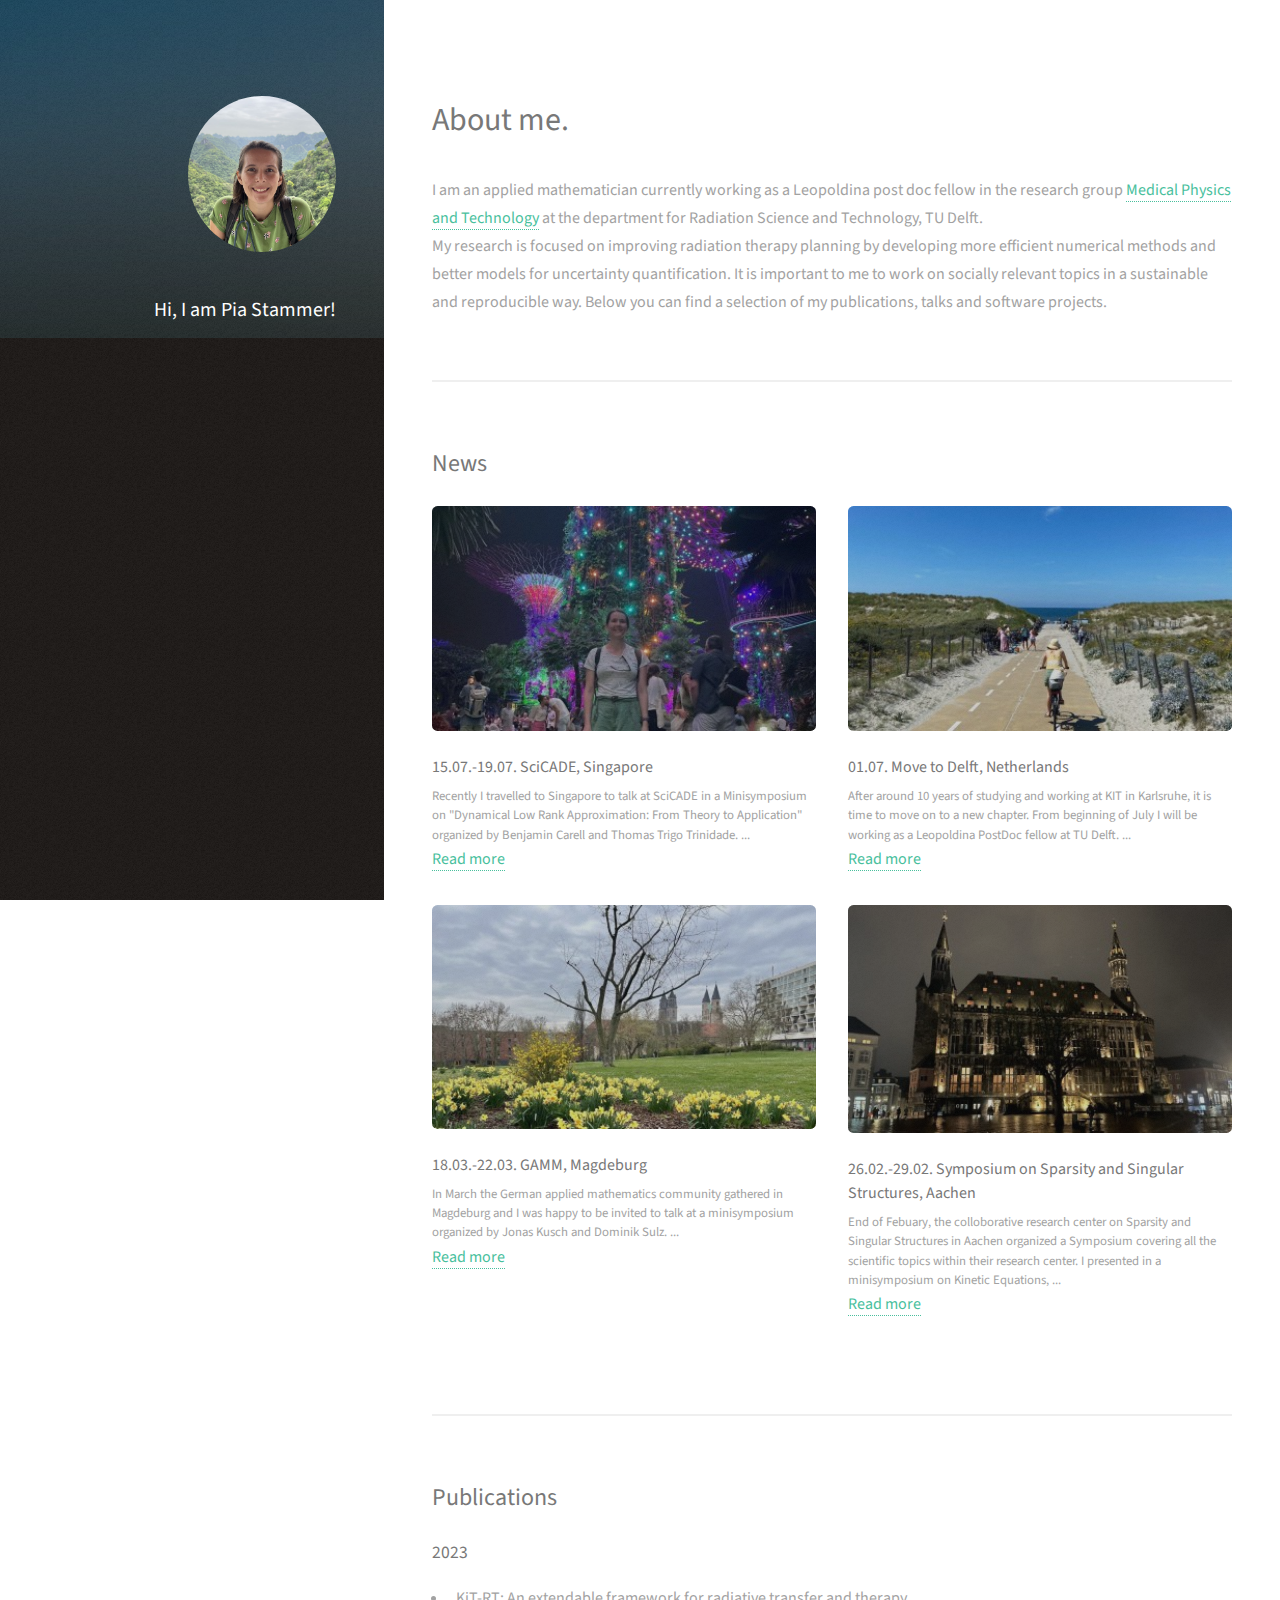
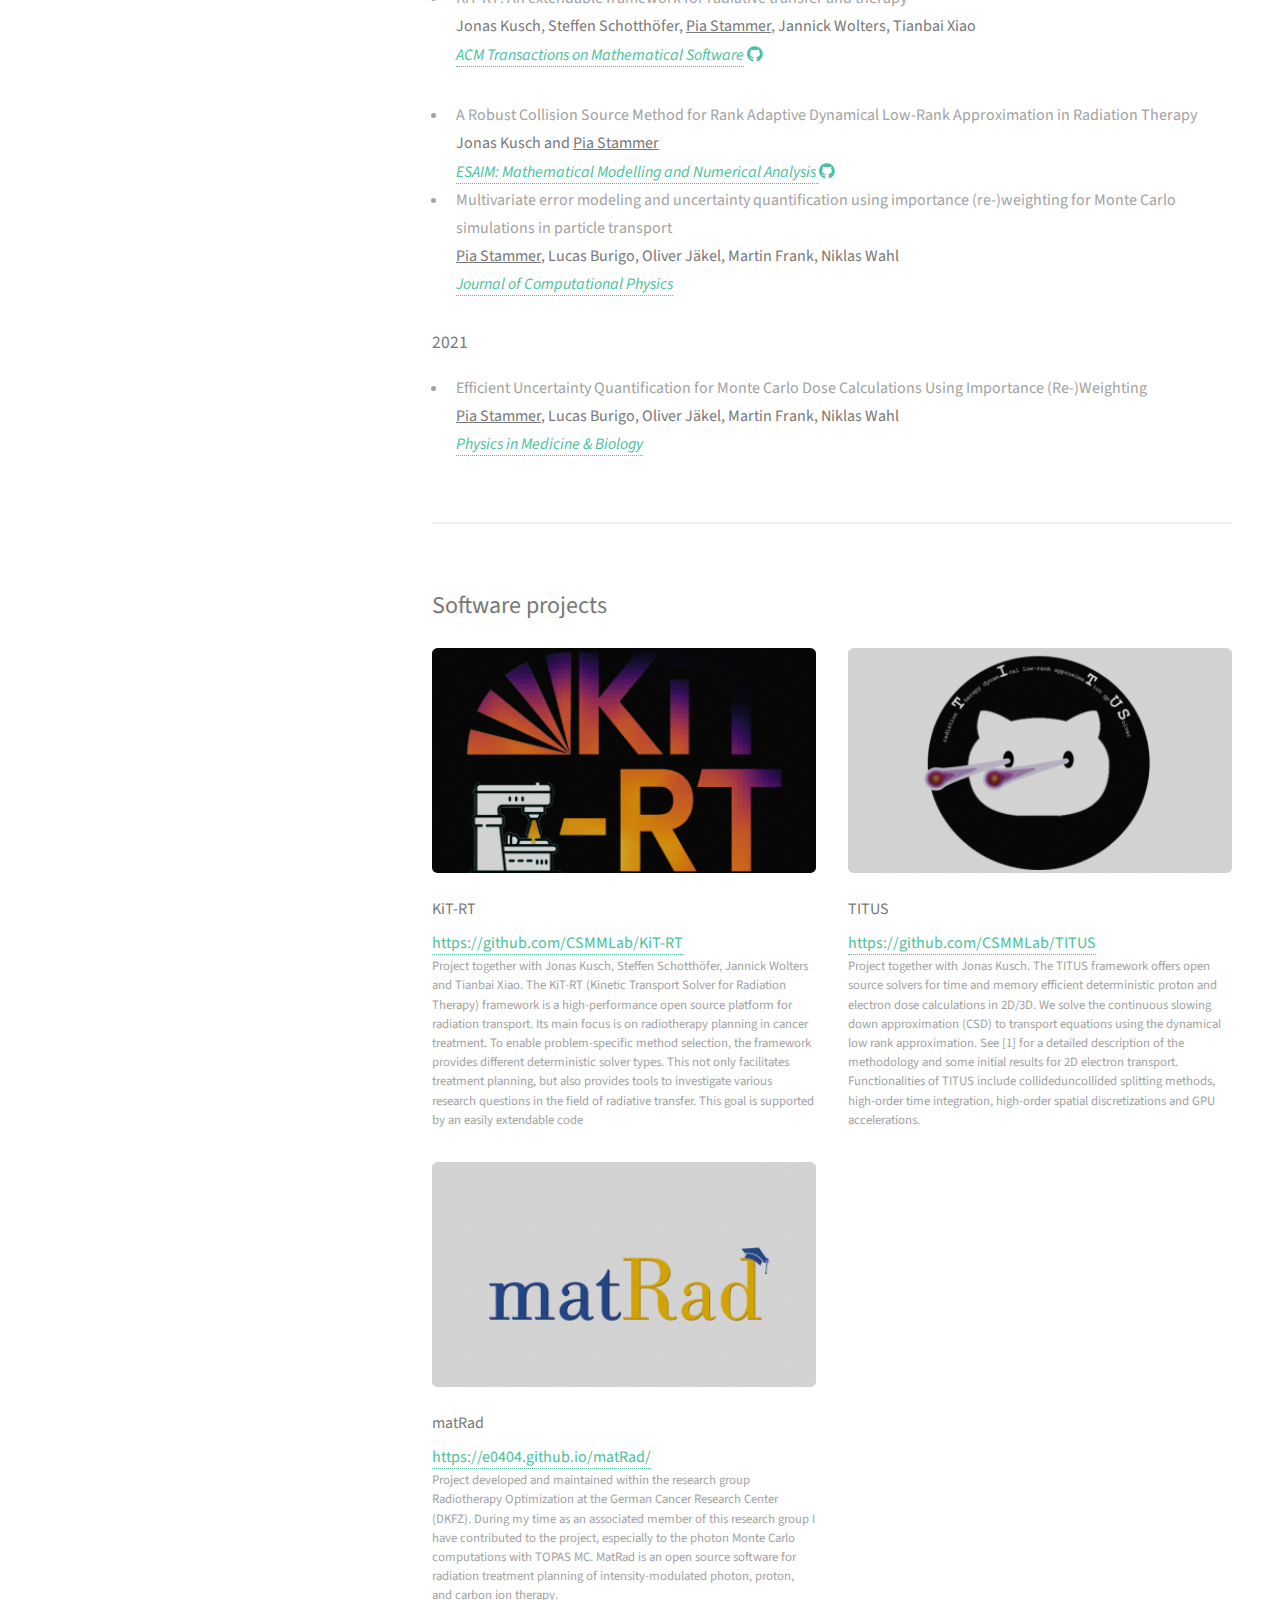
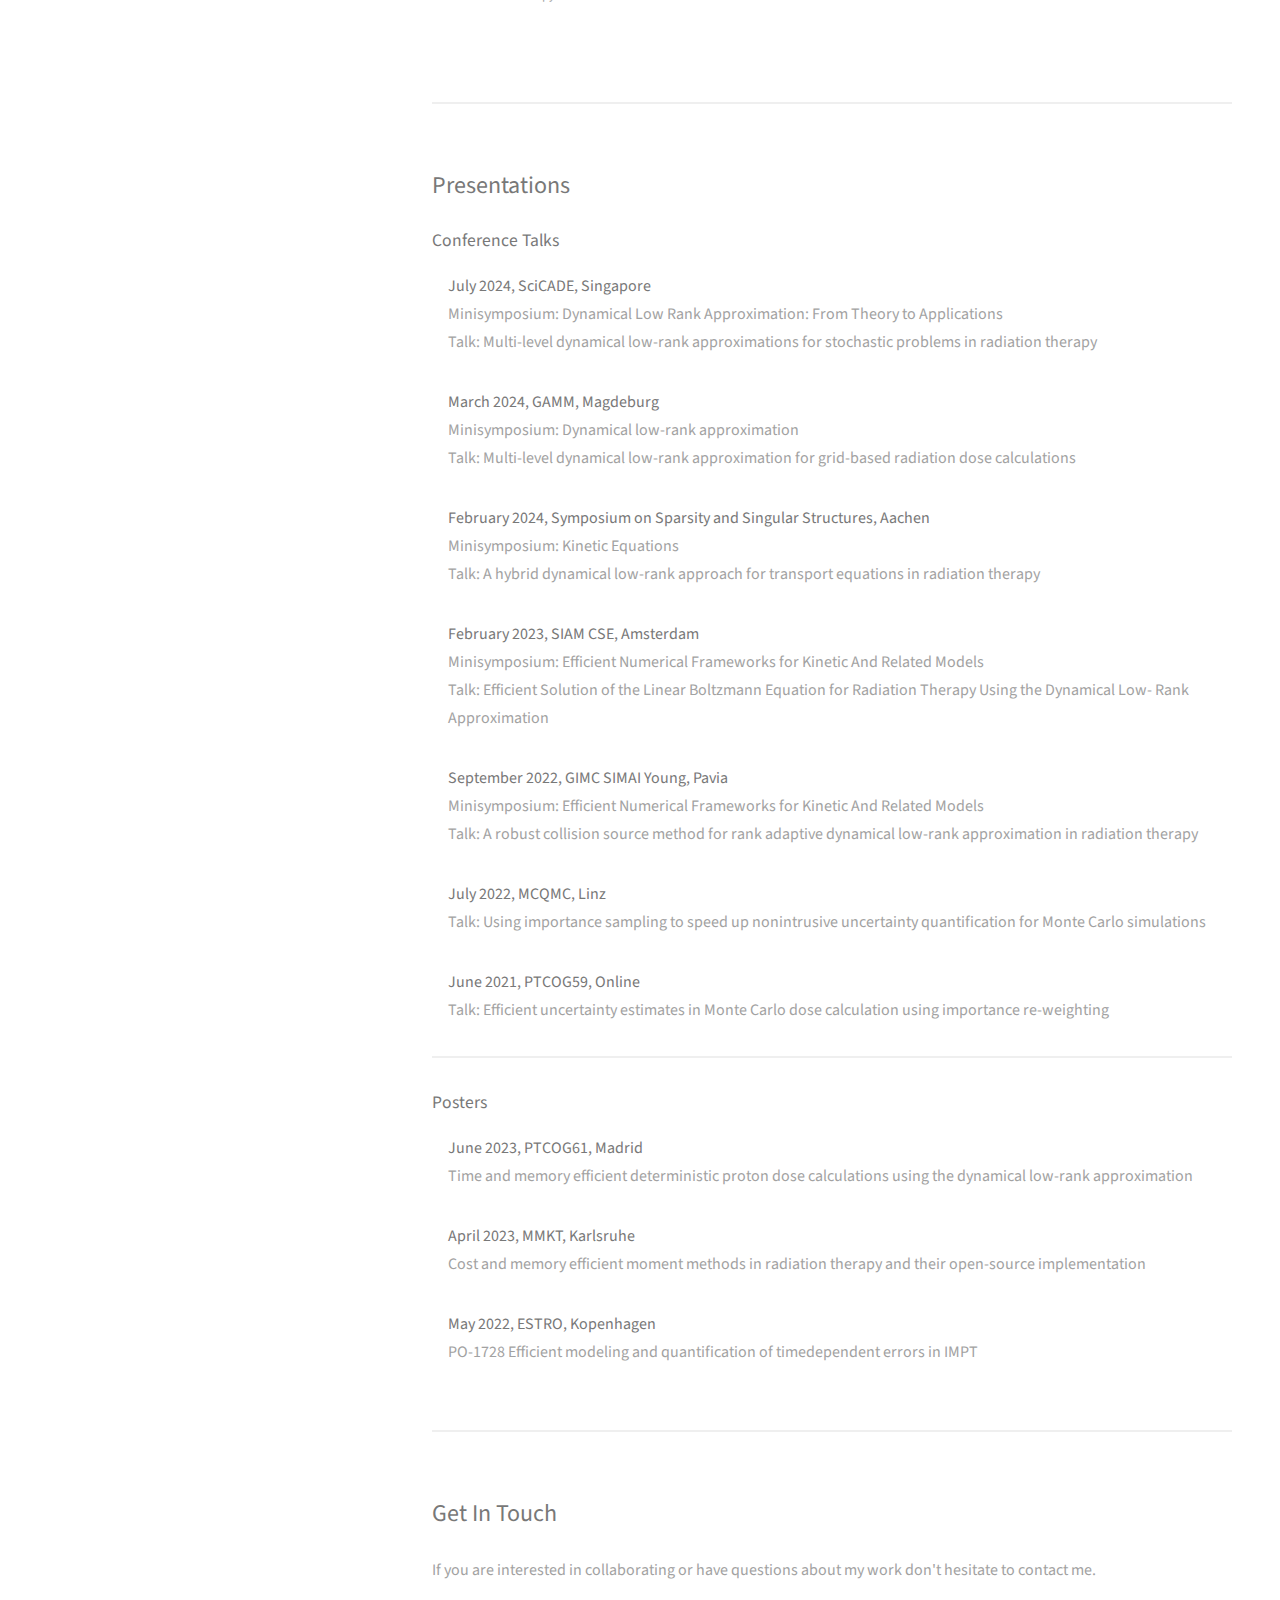
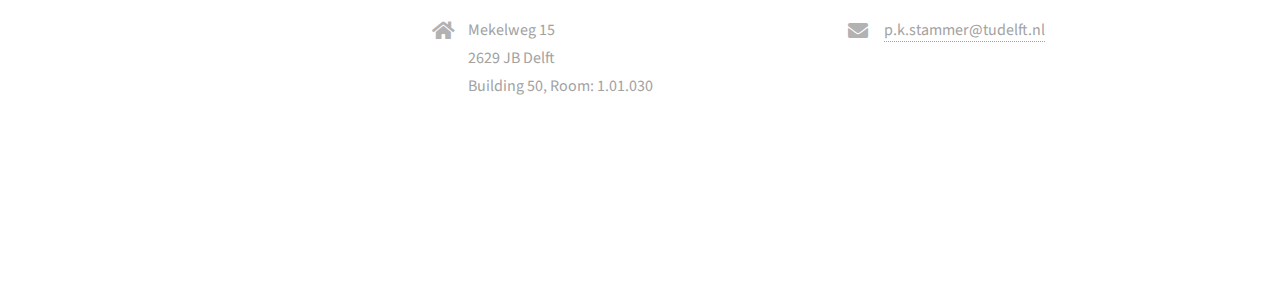
==== index.html @ a82e8e93 "Update: Conferences 2024 and move to delft/updated contact data" ====
<!DOCTYPE HTML>
<!--
	Strata by HTML5 UP
	html5up.net | @ajlkn
	Free for personal and commercial use under the CCA 3.0 license (html5up.net/license)
-->
<html>
	<head>
		<title> Pia Stammer </title>
		<meta charset="utf-8" />
		<meta name="viewport" content="width=device-width, initial-scale=1, user-scalable=no" />
		<link rel="stylesheet" href="assets/css/main.css" />
		<meta name = "description" content = "This is the personal website of Pia Stammer, a researcher at the interface of mathematics and medical physics working as a post doc @KIT. On this page I report about my recent research related activities, publications, talks and software projects." />
		<meta name="google-site-verification" content="ClfRYi2BKR5Z5LroN9xuxvZrhldmzcchKqiRQtU33m4" />
	</head>
	<body class="is-preload">

		<!-- Header -->
			<header id="header">
				<div class="inner">
					<a href="#" class="image avatar"><img src="images/Profile_PiaStammer.jpg" alt="Profile picture of Pia Stammer." /></a>
					<h1><strong>Hi, I am Pia Stammer!</strong></h1> 
					<p> </p>  
				</div>
			</header>

		<!-- Main -->
			<div id="main">

				<!-- One -->
					<section id="one">
						<header class="major">
							<h2>About me.</h2>
						</header>
						<p> I am an applied mathematician currently working as a Leopoldina post doc fellow in the research group <a href="https://www.tudelft.nl/tnw/over-faculteit/afdelingen/radiation-science-technology/research/research-groups/medical-physics-technology">Medical Physics and Technology</a> at the department for Radiation Science and Technology, TU Delft. <br /> My research is focused on improving radiation therapy planning by developing more efficient numerical methods and better models for uncertainty quantification. It is important to me to work on socially relevant topics in a sustainable and reproducible way. Below you can find a selection of my publications, talks and software projects. </p>
						<!-- <ul class="actions">
							<li><a href="CV_PiaStammer.pdf" class="button">CV</a></li>
						</ul>-->
					</section>
					<!-- Two -->
					<section id="two">
						<h2>News</h2>
						<div class="row">
							<article class="col-6 col-12-xsmall work-item">
								<a href="images/fulls/SciCADE.jpg" class="image fit thumb"><img src="images/thumbs/SciCADE.jpg" alt="View from the train and at poster session." /></a>
								<h3> 15.07.-19.07. SciCADE, Singapore </h3>
								<p> Recently I travelled to Singapore to talk at SciCADE in a Minisymposium on "Dynamical Low Rank Approximation: From Theory to Application" organized by Benjamin Carell and Thomas Trigo Trinidade. <span id="dots1">...</span><span id="more1"> Overall a very nice conference with a lot of interesting talks and discussions. I was happy to encounter many familiar faces, meet new people and see the field of DLRA grow further. Discovering the city and surroundings with old and new friends was a added bonus. </span></p>
								<a onclick="myFunction('1')" id="myBtn1">Read more</a>
							</article>
							<article class="col-6 col-12-xsmall work-item">
								<a href="images/fulls/NL1.jpg" class="image fit thumb"><img src="images/thumbs/NL1.jpg" alt="In front of the Rolex building at EPFL." /></a>
								<h3>  01.07. Move to Delft, Netherlands </h3>
								<p>
									After around 10 years of studying and working at KIT in Karlsruhe, it is time to move on to a new chapter. From beginning of July I will be working as a Leopoldina PostDoc fellow at TU Delft. <span id="dots2">...</span><span id="more2"> The project on DLRA for proton therapy planning will be supported by the local host Danny Lathouwers and I am very much looking forward to bringing some mathematical theory into application during my time here. </span>
								</p>
								<a onclick="myFunction('2')" id="myBtn2">Read more</a>
							</article>
						</div>
						<div class="row">
							<article class="col-6 col-12-xsmall work-item">
								<a href="images/fulls/GAMM.jpg" class="image fit thumb"><img src="images/thumbs/GAMM.jpg" alt="View from the train and at poster session." /></a>
								<h3> 18.03.-22.03. GAMM, Magdeburg </h3>
								<p> In March the German applied mathematics community gathered in Magdeburg and I was happy to be invited to talk at a minisymposium organized by Jonas Kusch and Dominik Sulz. <span id="dots1">...</span><span id="more1"> Due to the size of the conference and its broad scope, it was a good opportunity to not only socialise with known colleagues and collaborators but also gain insight into developments in related fields. </span></p>
								<a onclick="myFunction('1')" id="myBtn1">Read more</a>
							</article>
							<article class="col-6 col-12-xsmall work-item">
								<a href="images/fulls/SympAachen.jpg" class="image fit thumb"><img src="images/thumbs/SympAachen.jpg" alt="In front of the Rolex building at EPFL." /></a>
								<h3>  26.02.-29.02. Symposium on Sparsity and Singular Structures, Aachen </h3>
								<p>
									End of Febuary, the colloborative research center on Sparsity and Singular Structures in Aachen organized a Symposium covering all the scientific topics within their research center. I presented in a minisymposium on Kinetic Equations,  <span id="dots2">...</span><span id="more2">listened to many interesting talks and met a lot of new people. Thanks to Manuel Torrilhon for inviting me, it's always nice to visit Aachen! </span>
								</p>
								<a onclick="myFunction('2')" id="myBtn2">Read more</a>
							</article>
						</div>
					</section>

					<!-- THREE-->
					<section id="three">
					<h2>Publications</h2>
					<h4>2023</h4>
					<ul>
                        <li>KiT-RT: An extendable framework for radiative transfer and therapy<br/>
                            <b>Jonas Kusch, Steffen Schotthöfer, <u>Pia Stammer</u>, Jannick Wolters, Tianbai Xiao
                            </b><br/>
                            <i><a href="https://doi.org/10.1145/3630001">ACM Transactions on Mathematical Software</a> </i>
                            <a href="https://github.com/CSMMLab/KiT-RT"
                               class="icon brands fa-github"><span
                                    class="label">Github</span></a>
                        </li>
                    </ul>
					<ul>
						<li>A Robust Collision Source Method for Rank Adaptive Dynamical Low-Rank Approximation in Radiation Therapy<br/>
                            <b>Jonas Kusch and <u>Pia Stammer</u>
                            </b><br/>
                            <i><a href="https://doi.org/10.1051/m2an/2022090">ESAIM: Mathematical Modelling and Numerical Analysis  </a> </i>
                            <a href="https://github.com/CSMMLab/TITUS"
                               class="icon brands fa-github"><span
                                    class="label">Github</span></a>
                        </li>
						<li>Multivariate error modeling and uncertainty quantification using importance (re-)weighting for Monte Carlo simulations in particle transport<br/>
                            <b><u>Pia Stammer</u>, Lucas Burigo, Oliver Jäkel, Martin Frank, Niklas Wahl
                            </b><br/>
                            <i><a href="https://doi.org/https://doi.org/10.1016/j.jcp.2022.111725">Journal of Computational Physics</a> </i>
                        </li>
					</ul>
					</ul>
                    <h4>2021</h4>
                    <ul>
                        <li>Efficient Uncertainty Quantification for Monte Carlo Dose Calculations Using Importance (Re-)Weighting <br/>
                            <b><u>Pia Stammer</u>, Lucas Burigo, Oliver Jäkel, Martin Frank, Niklas Wahl
                            </b><br/>
                            <i><a href="https://doi.org/10.1088/1361-6560/ac287f">Physics in Medicine & Biology   </a> </i>
                        </li>

                    </ul>
					</section>
					<!-- Four -->
					<section id="four">
						<h2>Software projects</h2>
						<div class="row">
							<article class="col-6 col-12-xsmall work-item">
								<a href="images/fulls/KiT-RT_logo_small.png" class="image fit thumb"><img src="images/thumbs/KiT-RT_logo_small.png" alt="" /></a>
								<h3>KiT-RT</h3>
								<a href = "https://github.com/CSMMLab/KiT-RT"> https://github.com/CSMMLab/KiT-RT </a>
								<p>	Project together with Jonas Kusch, Steffen Schotthöfer, Jannick Wolters and Tianbai Xiao.
									The KiT-RT (Kinetic Transport Solver for Radiation Therapy) framework is a high-performance open source
									platform for radiation transport. Its main focus is on radiotherapy planning in cancer treatment. To enable
									problem-specific method selection, the framework provides different deterministic solver types. This not
									only facilitates treatment planning, but also provides tools to investigate various research questions in the
									field of radiative transfer. This goal is supported by an easily extendable code</p>
							</article>
							<article class="col-6 col-12-xsmall work-item">
								<a href="images/fulls/TITUS.png" class="image fit thumb"><img src="images/thumbs/TITUS.png" alt="" /></a>
								<h3>TITUS</h3>
								<a href = "https://github.com/CSMMLab/TITUS"> https://github.com/CSMMLab/TITUS</a>
								<p>Project together with Jonas Kusch.
									The TITUS framework offers open source solvers for time and memory efficient deterministic proton and
									electron dose calculations in 2D/3D. We solve the continuous slowing down approximation (CSD) to
									transport equations using the dynamical low rank approximation. See [1] for a detailed description of the
									methodology and some initial results for 2D electron transport. Functionalities of TITUS include collideduncollided
									splitting methods, high-order time integration, high-order spatial discretizations and GPU
									accelerations.</p>
							</article>
							<article class="col-6 col-12-xsmall work-item">
								<a href="images/fulls/matRad.png" class="image fit thumb"><img src="images/thumbs/matRad.png" alt="" /></a>
								<h3>matRad</h3>
								<a href = "https://e0404.github.io/matRad/"> https://e0404.github.io/matRad/</a>
								<p>Project developed and maintained within the research group Radiotherapy Optimization at the German
									Cancer Research Center (DKFZ). During my time as an associated member of this research group I have
									contributed to the project, especially to the photon Monte Carlo computations with TOPAS MC.
									MatRad is an open source software for radiation treatment planning of intensity-modulated photon,
									proton, and carbon ion therapy.</p>
							</article>
					</section>
				<!-- Five -->

				<section id="five">
					<h2>Presentations</h2>
					<h4>Conference Talks</h4>
					<ul>
						<b> July 2024, SciCADE, Singapore </b><br/>
                            Minisymposium: Dynamical Low Rank Approximation: From Theory to Applications <br/> Talk: Multi-level dynamical low-rank approximations for stochastic problems in radiation therapy

                    </ul>
					<ul>
						<b>March 2024, GAMM, Magdeburg </b><br/>
                            Minisymposium: Dynamical low-rank approximation <br/> Talk: Multi-level dynamical low-rank approximation for grid-based radiation dose calculations

                    </ul>
					<ul>
						<b>February 2024, Symposium on Sparsity and Singular Structures, Aachen </b><br/>
                            Minisymposium: Kinetic Equations <br/> Talk: A hybrid dynamical low-rank approach for transport equations in radiation therapy

                    </ul>
                    <ul>
						<b>February 2023, SIAM CSE, Amsterdam </b><br/>
                            Minisymposium: Efficient Numerical Frameworks
							for Kinetic And Related Models<br/> Talk: Efficient Solution of the Linear Boltzmann
							Equation for Radiation Therapy Using the Dynamical Low- Rank Approximation

                    </ul>
					<ul>
						<b>September 2022, GIMC SIMAI Young, Pavia</b><br/>
						Minisymposium: Efficient Numerical Frameworks
						for Kinetic And Related Models<br/> Talk: A robust collision source method for
						rank adaptive dynamical low-rank approximation in radiation therapy
                    </ul>
					<ul>
						<b>July 2022, MCQMC, Linz </b><br/>
						Talk: Using importance sampling to speed up nonintrusive uncertainty quantification for Monte Carlo simulations
                    </ul>
					<ul>
						<b>June 2021, PTCOG59, Online </b><br/>
						Talk: Efficient uncertainty estimates in Monte Carlo dose calculation using importance re-weighting
                    </ul>

                    <hr/>
                    <h4>Posters</h4>
                    <ul>
						<b>June 2023, PTCOG61, Madrid </b><br/>
						Time and memory efficient deterministic proton dose calculations using the dynamical low-rank approximation
                    </ul>
					<ul>
					<b>April 2023, MMKT, Karlsruhe </b><br/>
					Cost and memory efficient moment methods in radiation therapy and their open-source implementation
                    </ul>
					<ul>
					<b>May 2022, ESTRO, Kopenhagen </b><br/>
					PO-1728 Efficient modeling and quantification of timedependent errors in IMPT
                    </ul>
				</section>

				<!-- Six -->
					<section id="six">
						<h2>Get In Touch</h2>
						<p>If you are interested in collaborating or have questions about my work don't hesitate to contact me.</p>
						<div class="row">
							<!-- <div class="col-8 col-12-small">
								<form method="post" action="#">
									<div class="row gtr-uniform gtr-50">
										<div class="col-6 col-12-xsmall"><input type="text" name="name" id="name" placeholder="Name" /></div>
										<div class="col-6 col-12-xsmall"><input type="email" name="email" id="email" placeholder="Email" /></div>
										<div class="col-12"><textarea name="message" id="message" placeholder="Message" rows="4"></textarea></div>
									</div>
								</form>
								<ul class="actions">
									<li><input type="submit" value="Send Message" /></li>
								</ul>
							</div> --> 
							<div class="col-6 col-12-small">
								<ul class="labeled-icons">
									<li>
										<h3 class="icon solid fa-home"><span class="label">Address</span></h3>
										Mekelweg 15<br />
										2629 JB Delft<br />
										Building 50, Room: 1.01.030
									</li>
								</ul>
							</div>
							<div class="col-4 col-12-small">
								<ul class="labeled-icons">
									<li>
										<h3 class="icon solid fa-envelope"><span class="label">Email</span></h3>
										<a href="mailto:pia.stammer@kit.edu">p.k.stammer@tudelft.nl</a>
									</li>
								</ul>
							</div>
						</div>
					</section>

				<!-- Four -->
				<!--
					<section id="four">
						<h2>Elements</h2>

						<section>
							<h4>Text</h4>
							<p>This is <b>bold</b> and this is <strong>strong</strong>. This is <i>italic</i> and this is <em>emphasized</em>.
							This is <sup>superscript</sup> text and this is <sub>subscript</sub> text.
							This is <u>underlined</u> and this is code: <code>for (;;) { ... }</code>. Finally, <a href="#">this is a link</a>.</p>
							<hr />
							<header>
								<h4>Heading with a Subtitle</h4>
								<p>Lorem ipsum dolor sit amet nullam id egestas urna aliquam</p>
							</header>
							<p>Nunc lacinia ante nunc ac lobortis. Interdum adipiscing gravida odio porttitor sem non mi integer non faucibus ornare mi ut ante amet placerat aliquet. Volutpat eu sed ante lacinia sapien lorem accumsan varius montes viverra nibh in adipiscing blandit tempus accumsan.</p>
							<header>
								<h5>Heading with a Subtitle</h5>
								<p>Lorem ipsum dolor sit amet nullam id egestas urna aliquam</p>
							</header>
							<p>Nunc lacinia ante nunc ac lobortis. Interdum adipiscing gravida odio porttitor sem non mi integer non faucibus ornare mi ut ante amet placerat aliquet. Volutpat eu sed ante lacinia sapien lorem accumsan varius montes viverra nibh in adipiscing blandit tempus accumsan.</p>
							<hr />
							<h2>Heading Level 2</h2>
							<h3>Heading Level 3</h3>
							<h4>Heading Level 4</h4>
							<h5>Heading Level 5</h5>
							<h6>Heading Level 6</h6>
							<hr />
							<h5>Blockquote</h5>
							<blockquote>Fringilla nisl. Donec accumsan interdum nisi, quis tincidunt felis sagittis eget tempus euismod. Vestibulum ante ipsum primis in faucibus vestibulum. Blandit adipiscing eu felis iaculis volutpat ac adipiscing accumsan faucibus. Vestibulum ante ipsum primis in faucibus lorem ipsum dolor sit amet nullam adipiscing eu felis.</blockquote>
							<h5>Preformatted</h5>
							<pre><code>i = 0;

while (!deck.isInOrder()) {
print 'Iteration ' + i;
deck.shuffle();
i++;
}

print 'It took ' + i + ' iterations to sort the deck.';</code></pre>
						</section>

						<section>
							<h4>Lists</h4>
							<div class="row">
								<div class="col-6 col-12-xsmall">
									<h5>Unordered</h5>
									<ul>
										<li>Dolor pulvinar etiam magna etiam.</li>
										<li>Sagittis adipiscing lorem eleifend.</li>
										<li>Felis enim feugiat dolore viverra.</li>
									</ul>
									<h5>Alternate</h5>
									<ul class="alt">
										<li>Dolor pulvinar etiam magna etiam.</li>
										<li>Sagittis adipiscing lorem eleifend.</li>
										<li>Felis enim feugiat dolore viverra.</li>
									</ul>
								</div>
								<div class="col-6 col-12-xsmall">
									<h5>Ordered</h5>
									<ol>
										<li>Dolor pulvinar etiam magna etiam.</li>
										<li>Etiam vel felis at lorem sed viverra.</li>
										<li>Felis enim feugiat dolore viverra.</li>
										<li>Dolor pulvinar etiam magna etiam.</li>
										<li>Etiam vel felis at lorem sed viverra.</li>
										<li>Felis enim feugiat dolore viverra.</li>
									</ol>
									<h5>Icons</h5>
									<ul class="icons">
										<li><a href="#" class="icon brands fa-twitter"><span class="label">Twitter</span></a></li>
										<li><a href="#" class="icon brands fa-facebook-f"><span class="label">Facebook</span></a></li>
										<li><a href="#" class="icon brands fa-instagram"><span class="label">Instagram</span></a></li>
										<li><a href="#" class="icon brands fa-github"><span class="label">Github</span></a></li>
										<li><a href="#" class="icon brands fa-dribbble"><span class="label">Dribbble</span></a></li>
										<li><a href="#" class="icon brands fa-tumblr"><span class="label">Tumblr</span></a></li>
									</ul>
								</div>
							</div>
							<h5>Actions</h5>
							<ul class="actions">
								<li><a href="#" class="button primary">Default</a></li>
								<li><a href="#" class="button">Default</a></li>
							</ul>
							<ul class="actions small">
								<li><a href="#" class="button primary small">Small</a></li>
								<li><a href="#" class="button small">Small</a></li>
							</ul>
							<div class="row">
								<div class="col-6 col-12-small">
									<ul class="actions stacked">
										<li><a href="#" class="button primary">Default</a></li>
										<li><a href="#" class="button">Default</a></li>
									</ul>
								</div>
								<div class="col-6 col-12-small">
									<ul class="actions stacked">
										<li><a href="#" class="button primary small">Small</a></li>
										<li><a href="#" class="button small">Small</a></li>
									</ul>
								</div>
								<div class="col-6 col-12-small">
									<ul class="actions stacked">
										<li><a href="#" class="button primary fit">Default</a></li>
										<li><a href="#" class="button fit">Default</a></li>
									</ul>
								</div>
								<div class="col-6 col-12-small">
									<ul class="actions stacked">
										<li><a href="#" class="button primary small fit">Small</a></li>
										<li><a href="#" class="button small fit">Small</a></li>
									</ul>
								</div>
							</div>
						</section>

						<section>
							<h4>Table</h4>
							<h5>Default</h5>
							<div class="table-wrapper">
								<table>
									<thead>
										<tr>
											<th>Name</th>
											<th>Description</th>
											<th>Price</th>
										</tr>
									</thead>
									<tbody>
										<tr>
											<td>Item One</td>
											<td>Ante turpis integer aliquet porttitor.</td>
											<td>29.99</td>
										</tr>
										<tr>
											<td>Item Two</td>
											<td>Vis ac commodo adipiscing arcu aliquet.</td>
											<td>19.99</td>
										</tr>
										<tr>
											<td>Item Three</td>
											<td> Morbi faucibus arcu accumsan lorem.</td>
											<td>29.99</td>
										</tr>
										<tr>
											<td>Item Four</td>
											<td>Vitae integer tempus condimentum.</td>
											<td>19.99</td>
										</tr>
										<tr>
											<td>Item Five</td>
											<td>Ante turpis integer aliquet porttitor.</td>
											<td>29.99</td>
										</tr>
									</tbody>
									<tfoot>
										<tr>
											<td colspan="2"></td>
											<td>100.00</td>
										</tr>
									</tfoot>
								</table>
							</div>

							<h5>Alternate</h5>
							<div class="table-wrapper">
								<table class="alt">
									<thead>
										<tr>
											<th>Name</th>
											<th>Description</th>
											<th>Price</th>
										</tr>
									</thead>
									<tbody>
										<tr>
											<td>Item One</td>
											<td>Ante turpis integer aliquet porttitor.</td>
											<td>29.99</td>
										</tr>
										<tr>
											<td>Item Two</td>
											<td>Vis ac commodo adipiscing arcu aliquet.</td>
											<td>19.99</td>
										</tr>
										<tr>
											<td>Item Three</td>
											<td> Morbi faucibus arcu accumsan lorem.</td>
											<td>29.99</td>
										</tr>
										<tr>
											<td>Item Four</td>
											<td>Vitae integer tempus condimentum.</td>
											<td>19.99</td>
										</tr>
										<tr>
											<td>Item Five</td>
											<td>Ante turpis integer aliquet porttitor.</td>
											<td>29.99</td>
										</tr>
									</tbody>
									<tfoot>
										<tr>
											<td colspan="2"></td>
											<td>100.00</td>
										</tr>
									</tfoot>
								</table>
							</div>
						</section>

						<section>
							<h4>Buttons</h4>
							<ul class="actions">
								<li><a href="#" class="button primary">Primary</a></li>
								<li><a href="#" class="button">Default</a></li>
							</ul>
							<ul class="actions">
								<li><a href="#" class="button large">Large</a></li>
								<li><a href="#" class="button">Default</a></li>
								<li><a href="#" class="button small">Small</a></li>
							</ul>
							<ul class="actions fit">
								<li><a href="#" class="button primary fit">Fit</a></li>
								<li><a href="#" class="button fit">Fit</a></li>
							</ul>
							<ul class="actions fit small">
								<li><a href="#" class="button primary fit small">Fit + Small</a></li>
								<li><a href="#" class="button fit small">Fit + Small</a></li>
							</ul>
							<ul class="actions">
								<li><a href="#" class="button primary icon solid fa-download">Icon</a></li>
								<li><a href="#" class="button icon solid fa-download">Icon</a></li>
							</ul>
							<ul class="actions">
								<li><span class="button primary disabled">Primary</span></li>
								<li><span class="button disabled">Default</span></li>
							</ul>
						</section>

						<section>
							<h4>Form</h4>
							<form method="post" action="#">
								<div class="row gtr-uniform gtr-50">
									<div class="col-6 col-12-xsmall">
										<input type="text" name="demo-name" id="demo-name" value="" placeholder="Name" />
									</div>
									<div class="col-6 col-12-xsmall">
										<input type="email" name="demo-email" id="demo-email" value="" placeholder="Email" />
									</div>
									<div class="col-12">
										<select name="demo-category" id="demo-category">
											<option value="">- Category -</option>
											<option value="1">Manufacturing</option>
											<option value="1">Shipping</option>
											<option value="1">Administration</option>
											<option value="1">Human Resources</option>
										</select>
									</div>
									<div class="col-4 col-12-small">
										<input type="radio" id="demo-priority-low" name="demo-priority" checked>
										<label for="demo-priority-low">Low Priority</label>
									</div>
									<div class="col-4 col-12-small">
										<input type="radio" id="demo-priority-normal" name="demo-priority">
										<label for="demo-priority-normal">Normal Priority</label>
									</div>
									<div class="col-4 col-12-small">
										<input type="radio" id="demo-priority-high" name="demo-priority">
										<label for="demo-priority-high">High Priority</label>
									</div>
									<div class="col-6 col-12-small">
										<input type="checkbox" id="demo-copy" name="demo-copy">
										<label for="demo-copy">Email me a copy of this message</label>
									</div>
									<div class="col-6 col-12-small">
										<input type="checkbox" id="demo-human" name="demo-human" checked>
										<label for="demo-human">I am a human and not a robot</label>
									</div>
									<div class="col-12">
										<textarea name="demo-message" id="demo-message" placeholder="Enter your message" rows="6"></textarea>
									</div>
									<div class="col-12">
										<ul class="actions">
											<li><input type="submit" value="Send Message" class="primary" /></li>
											<li><input type="reset" value="Reset" /></li>
										</ul>
									</div>
								</div>
							</form>
						</section>

						<section>
							<h4>Image</h4>
							<h5>Fit</h5>
							<div class="box alt">
								<div class="row gtr-50 gtr-uniform">
									<div class="col-12"><span class="image fit"><img src="images/fulls/05.jpg" alt="" /></span></div>
									<div class="col-4"><span class="image fit"><img src="images/thumbs/01.jpg" alt="" /></span></div>
									<div class="col-4"><span class="image fit"><img src="images/thumbs/02.jpg" alt="" /></span></div>
									<div class="col-4"><span class="image fit"><img src="images/thumbs/03.jpg" alt="" /></span></div>
									<div class="col-4"><span class="image fit"><img src="images/thumbs/04.jpg" alt="" /></span></div>
									<div class="col-4"><span class="image fit"><img src="images/thumbs/05.jpg" alt="" /></span></div>
									<div class="col-4"><span class="image fit"><img src="images/thumbs/06.jpg" alt="" /></span></div>
									<div class="col-4"><span class="image fit"><img src="images/thumbs/03.jpg" alt="" /></span></div>
									<div class="col-4"><span class="image fit"><img src="images/thumbs/02.jpg" alt="" /></span></div>
									<div class="col-4"><span class="image fit"><img src="images/thumbs/01.jpg" alt="" /></span></div>
								</div>
							</div>
							<h5>Left &amp; Right</h5>
							<p><span class="image left"><img src="images/avatar.jpg" alt="" /></span>Fringilla nisl. Donec accumsan interdum nisi, quis tincidunt felis sagittis eget. tempus euismod. Vestibulum ante ipsum primis in faucibus vestibulum. Blandit adipiscing eu felis iaculis volutpat ac adipiscing accumsan eu faucibus. Integer ac pellentesque praesent tincidunt felis sagittis eget. tempus euismod. Vestibulum ante ipsum primis in faucibus vestibulum. Blandit adipiscing eu felis iaculis volutpat ac adipiscing accumsan eu faucibus. Integer ac pellentesque praesent. Donec accumsan interdum nisi, quis tincidunt felis sagittis eget. tempus euismod. Vestibulum ante ipsum primis in faucibus vestibulum. Blandit adipiscing eu felis iaculis volutpat ac adipiscing accumsan eu faucibus. Integer ac pellentesque praesent tincidunt felis sagittis eget. tempus euismod. Vestibulum ante ipsum primis in faucibus vestibulum. Blandit adipiscing eu felis iaculis volutpat ac adipiscing accumsan eu faucibus. Integer ac pellentesque praesent.</p>
							<p><span class="image right"><img src="images/avatar.jpg" alt="" /></span>Fringilla nisl. Donec accumsan interdum nisi, quis tincidunt felis sagittis eget. tempus euismod. Vestibulum ante ipsum primis in faucibus vestibulum. Blandit adipiscing eu felis iaculis volutpat ac adipiscing accumsan eu faucibus. Integer ac pellentesque praesent tincidunt felis sagittis eget. tempus euismod. Vestibulum ante ipsum primis in faucibus vestibulum. Blandit adipiscing eu felis iaculis volutpat ac adipiscing accumsan eu faucibus. Integer ac pellentesque praesent. Donec accumsan interdum nisi, quis tincidunt felis sagittis eget. tempus euismod. Vestibulum ante ipsum primis in faucibus vestibulum. Blandit adipiscing eu felis iaculis volutpat ac adipiscing accumsan eu faucibus. Integer ac pellentesque praesent tincidunt felis sagittis eget. tempus euismod. Vestibulum ante ipsum primis in faucibus vestibulum. Blandit adipiscing eu felis iaculis volutpat ac adipiscing accumsan eu faucibus. Integer ac pellentesque praesent.</p>
						</section>

					</section>
				-->

			</div>

		<!-- Footer -->
			<footer id="footer">
				<div class="inner">
					<ul class="icons">
						<li><a href="#" class="icon brands fa-twitter"><span class="label">Twitter</span></a></li>
						<li><a href="#" class="icon brands fa-github"><span class="label">Github</span></a></li>
						<li><a href="#" class="icon brands fa-dribbble"><span class="label">Dribbble</span></a></li>
						<li><a href="#" class="icon solid fa-envelope"><span class="label">Email</span></a></li>
					</ul>
					<ul class="copyright">
						<li>&copy; Untitled</li><li>Design: <a href="http://html5up.net">HTML5 UP</a></li>
					</ul>
				</div>
			</footer>

		<!-- Scripts -->
			<script src="assets/js/jquery.min.js"></script>
			<script src="assets/js/jquery.poptrox.min.js"></script>
			<script src="assets/js/browser.min.js"></script>
			<script src="assets/js/breakpoints.min.js"></script>
			<script src="assets/js/util.js"></script>
			<script src="assets/js/main.js"></script>

	</body>
</html>
---- assets/css/main.css ----
@import url("fontawesome-all.min.css");
@import url("https://fonts.googleapis.com/css?family=Source+Sans+Pro:400,400italic");

/*
	Strata by HTML5 UP
	html5up.net | @ajlkn
	Free for personal and commercial use under the CCA 3.0 license (html5up.net/license)
*/

html, body, div, span, applet, object,
iframe, h1, h2, h3, h4, h5, h6, p, blockquote,
pre, a, abbr, acronym, address, big, cite,
code, del, dfn, em, img, ins, kbd, q, s, samp,
small, strike, strong, sub, sup, tt, var, b,
u, i, center, dl, dt, dd, ol, ul, li, fieldset,
form, label, legend, table, caption, tbody,
tfoot, thead, tr, th, td, article, aside,
canvas, details, embed, figure, figcaption,
footer, header, hgroup, menu, nav, output, ruby,
section, summary, time, mark, audio, video {
	margin: 0;
	padding: 0;
	border: 0;
	font-size: 100%;
	font: inherit;
	vertical-align: baseline;}

article, aside, details, figcaption, figure,
footer, header, hgroup, menu, nav, section {
	display: block;}

body {
	line-height: 1;
}

ol, ul {
	list-style: none;
}

blockquote, q {
	quotes: none;
}

	blockquote:before, blockquote:after, q:before, q:after {
		content: '';
		content: none;
	}

table {
	border-collapse: collapse;
	border-spacing: 0;
}

body {
	-webkit-text-size-adjust: none;
}

mark {
	background-color: transparent;
	color: inherit;
}

input::-moz-focus-inner {
	border: 0;
	padding: 0;
}

input, select, textarea {
	-moz-appearance: none;
	-webkit-appearance: none;
	-ms-appearance: none;
	appearance: none;
}

/* Basic */

	html {
		box-sizing: border-box;
	}

	*, *:before, *:after {
		box-sizing: inherit;
	}

	body {
		background: #fff;
	}

		body.is-preload *, body.is-preload *:before, body.is-preload *:after {
			-moz-animation: none !important;
			-webkit-animation: none !important;
			-ms-animation: none !important;
			animation: none !important;
			-moz-transition: none !important;
			-webkit-transition: none !important;
			-ms-transition: none !important;
			transition: none !important;
		}

	body, input, select, textarea {
		color: #a2a2a2;
		font-family: "Source Sans Pro", Helvetica, sans-serif;
		font-size: 16pt;
		font-weight: 400;
		line-height: 1.75em;
	}

	a {
		-moz-transition: color 0.2s ease-in-out, border-color 0.2s ease-in-out;
		-webkit-transition: color 0.2s ease-in-out, border-color 0.2s ease-in-out;
		-ms-transition: color 0.2s ease-in-out, border-color 0.2s ease-in-out;
		transition: color 0.2s ease-in-out, border-color 0.2s ease-in-out;
		border-bottom: dotted 1px;
		color: #49bf9d;
		text-decoration: none;
	}

		a:hover {
			border-bottom-color: transparent;
			color: #49bf9d !important;
			text-decoration: none;
			cursor: pointer;
		}

	strong, b {
		color: #787878;
		font-weight: 400;
	}

	em, i {
		font-style: italic;
	}

	p {
		margin: 0 0 2em 0;
	}

	h1, h2, h3, h4, h5, h6 {
		color: #787878;
		font-weight: 400;
		line-height: 1em;
		margin: 0 0 1em 0;
	}

		h1 a, h2 a, h3 a, h4 a, h5 a, h6 a {
			color: inherit;
			text-decoration: none;
		}

	h1 {
		font-size: 2em;
		line-height: 1.5em;
	}

	h2 {
		font-size: 1.5em;
		line-height: 1.5em;
	}

	h3 {
		font-size: 1.25em;
		line-height: 1.5em;
	}

	h4 {
		font-size: 1.1em;
		line-height: 1.5em;
	}

	h5 {
		font-size: 0.9em;
		line-height: 1.5em;
	}

	h6 {
		font-size: 0.7em;
		line-height: 1.5em;
	}

	sub {
		font-size: 0.8em;
		position: relative;
		top: 0.5em;
	}

	sup {
		font-size: 0.8em;
		position: relative;
		top: -0.5em;
	}

	hr {
		border: 0;
		border-bottom: solid 2px #efefef;
		margin: 2em 0;
	}

		hr.major {
			margin: 3em 0;
		}

	blockquote {
		border-left: solid 6px #efefef;
		font-style: italic;
		margin: 0 0 2em 0;
		padding: 0.5em 0 0.5em 1.5em;
	}

	code {
		background: #f7f7f7;
		border-radius: 0.35em;
		border: solid 2px #efefef;
		font-family: "Courier New", monospace;
		font-size: 0.9em;
		margin: 0 0.25em;
		padding: 0.25em 0.65em;
	}

	pre {
		-webkit-overflow-scrolling: touch;
		font-family: "Courier New", monospace;
		font-size: 0.9em;
		margin: 0 0 2em 0;
	}

		pre code {
			display: block;
			line-height: 1.75em;
			padding: 1em 1.5em;
			overflow-x: auto;
		}

	.align-left {
		text-align: left;
	}

	.align-center {
		text-align: center;
	}

	.align-right {
		text-align: right;
	}

/* Container */

	.container {
		margin: 0 auto;
		max-width: calc(100% - 4em);
		width: 100%;
	}

		.container.xsmall {
			width: 25%;
		}

		.container.small {
			width: 50%;
		}

		.container.medium {
			width: 75%;
		}

		.container.large {
			width: 125%;
		}

		.container.xlarge {
			width: 150%;
		}

		.container.max {
			width: 100%;
		}

		@media screen and (max-width: 980px) {

			.container {
				width: 100% !important;
				max-width: 100% !important;
			}

		}

		@media screen and (max-width: 480px) {

			.container {
				max-width: calc(100% - 3em);
			}

		}

/* Row */

	.row {
		display: flex;
		flex-wrap: wrap;
		box-sizing: border-box;
		align-items: stretch;
	}

		.row > * {
			box-sizing: border-box;
		}

		.row.gtr-uniform > * > :last-child {
			margin-bottom: 0;
		}

		.row.aln-left {
			justify-content: flex-start;
		}

		.row.aln-center {
			justify-content: center;
		}

		.row.aln-right {
			justify-content: flex-end;
		}

		.row.aln-top {
			align-items: flex-start;
		}

		.row.aln-middle {
			align-items: center;
		}

		.row.aln-bottom {
			align-items: flex-end;
		}

		.row > .imp {
			order: -1;
		}

		.row > .col-1 {
			width: 8.33333%;
		}

		.row > .off-1 {
			margin-left: 8.33333%;
		}

		.row > .col-2 {
			width: 16.66667%;
		}

		.row > .off-2 {
			margin-left: 16.66667%;
		}

		.row > .col-3 {
			width: 25%;
		}

		.row > .off-3 {
			margin-left: 25%;
		}

		.row > .col-4 {
			width: 33.33333%;
		}

		.row > .off-4 {
			margin-left: 33.33333%;
		}

		.row > .col-5 {
			width: 41.66667%;
		}

		.row > .off-5 {
			margin-left: 41.66667%;
		}

		.row > .col-6 {
			width: 50%;
		}

		.row > .off-6 {
			margin-left: 50%;
		}

		.row > .col-7 {
			width: 58.33333%;
		}

		.row > .off-7 {
			margin-left: 58.33333%;
		}

		.row > .col-8 {
			width: 66.66667%;
		}

		.row > .off-8 {
			margin-left: 66.66667%;
		}

		.row > .col-9 {
			width: 75%;
		}

		.row > .off-9 {
			margin-left: 75%;
		}

		.row > .col-10 {
			width: 83.33333%;
		}

		.row > .off-10 {
			margin-left: 83.33333%;
		}

		.row > .col-11 {
			width: 91.66667%;
		}

		.row > .off-11 {
			margin-left: 91.66667%;
		}

		.row > .col-12 {
			width: 100%;
		}

		.row > .off-12 {
			margin-left: 100%;
		}

		.row.gtr-0 {
			margin-top: 0;
			margin-left: 0em;
		}

			.row.gtr-0 > * {
				padding: 0 0 0 0em;
			}

			.row.gtr-0.gtr-uniform {
				margin-top: 0em;
			}

				.row.gtr-0.gtr-uniform > * {
					padding-top: 0em;
				}

		.row.gtr-25 {
			margin-top: 0;
			margin-left: -0.625em;
		}

			.row.gtr-25 > * {
				padding: 0 0 0 0.625em;
			}

			.row.gtr-25.gtr-uniform {
				margin-top: -0.625em;
			}

				.row.gtr-25.gtr-uniform > * {
					padding-top: 0.625em;
				}

		.row.gtr-50 {
			margin-top: 0;
			margin-left: -1.25em;
		}

			.row.gtr-50 > * {
				padding: 0 0 0 1.25em;
			}

			.row.gtr-50.gtr-uniform {
				margin-top: -1.25em;
			}

				.row.gtr-50.gtr-uniform > * {
					padding-top: 1.25em;
				}

		.row {
			margin-top: 0;
			margin-left: -2.5em;
		}

			.row > * {
				padding: 0 0 0 2.5em;
			}

			.row.gtr-uniform {
				margin-top: -2.5em;
			}

				.row.gtr-uniform > * {
					padding-top: 2.5em;
				}

		.row.gtr-150 {
			margin-top: 0;
			margin-left: -3.75em;
		}

			.row.gtr-150 > * {
				padding: 0 0 0 3.75em;
			}

			.row.gtr-150.gtr-uniform {
				margin-top: -3.75em;
			}

				.row.gtr-150.gtr-uniform > * {
					padding-top: 3.75em;
				}

		.row.gtr-200 {
			margin-top: 0;
			margin-left: -5em;
		}

			.row.gtr-200 > * {
				padding: 0 0 0 5em;
			}

			.row.gtr-200.gtr-uniform {
				margin-top: -5em;
			}

				.row.gtr-200.gtr-uniform > * {
					padding-top: 5em;
				}

		@media screen and (max-width: 1800px) {

			.row {
				display: flex;
				flex-wrap: wrap;
				box-sizing: border-box;
				align-items: stretch;
			}

				.row > * {
					box-sizing: border-box;
				}

				.row.gtr-uniform > * > :last-child {
					margin-bottom: 0;
				}

				.row.aln-left {
					justify-content: flex-start;
				}

				.row.aln-center {
					justify-content: center;
				}

				.row.aln-right {
					justify-content: flex-end;
				}

				.row.aln-top {
					align-items: flex-start;
				}

				.row.aln-middle {
					align-items: center;
				}

				.row.aln-bottom {
					align-items: flex-end;
				}

				.row > .imp-xlarge {
					order: -1;
				}

				.row > .col-1-xlarge {
					width: 8.33333%;
				}

				.row > .off-1-xlarge {
					margin-left: 8.33333%;
				}

				.row > .col-2-xlarge {
					width: 16.66667%;
				}

				.row > .off-2-xlarge {
					margin-left: 16.66667%;
				}

				.row > .col-3-xlarge {
					width: 25%;
				}

				.row > .off-3-xlarge {
					margin-left: 25%;
				}

				.row > .col-4-xlarge {
					width: 33.33333%;
				}

				.row > .off-4-xlarge {
					margin-left: 33.33333%;
				}

				.row > .col-5-xlarge {
					width: 41.66667%;
				}

				.row > .off-5-xlarge {
					margin-left: 41.66667%;
				}

				.row > .col-6-xlarge {
					width: 50%;
				}

				.row > .off-6-xlarge {
					margin-left: 50%;
				}

				.row > .col-7-xlarge {
					width: 58.33333%;
				}

				.row > .off-7-xlarge {
					margin-left: 58.33333%;
				}

				.row > .col-8-xlarge {
					width: 66.66667%;
				}

				.row > .off-8-xlarge {
					margin-left: 66.66667%;
				}

				.row > .col-9-xlarge {
					width: 75%;
				}

				.row > .off-9-xlarge {
					margin-left: 75%;
				}

				.row > .col-10-xlarge {
					width: 83.33333%;
				}

				.row > .off-10-xlarge {
					margin-left: 83.33333%;
				}

				.row > .col-11-xlarge {
					width: 91.66667%;
				}

				.row > .off-11-xlarge {
					margin-left: 91.66667%;
				}

				.row > .col-12-xlarge {
					width: 100%;
				}

				.row > .off-12-xlarge {
					margin-left: 100%;
				}

				.row.gtr-0 {
					margin-top: 0;
					margin-left: 0em;
				}

					.row.gtr-0 > * {
						padding: 0 0 0 0em;
					}

					.row.gtr-0.gtr-uniform {
						margin-top: 0em;
					}

						.row.gtr-0.gtr-uniform > * {
							padding-top: 0em;
						}

				.row.gtr-25 {
					margin-top: 0;
					margin-left: -0.625em;
				}

					.row.gtr-25 > * {
						padding: 0 0 0 0.625em;
					}

					.row.gtr-25.gtr-uniform {
						margin-top: -0.625em;
					}

						.row.gtr-25.gtr-uniform > * {
							padding-top: 0.625em;
						}

				.row.gtr-50 {
					margin-top: 0;
					margin-left: -1.25em;
				}

					.row.gtr-50 > * {
						padding: 0 0 0 1.25em;
					}

					.row.gtr-50.gtr-uniform {
						margin-top: -1.25em;
					}

						.row.gtr-50.gtr-uniform > * {
							padding-top: 1.25em;
						}

				.row {
					margin-top: 0;
					margin-left: -2.5em;
				}

					.row > * {
						padding: 0 0 0 2.5em;
					}

					.row.gtr-uniform {
						margin-top: -2.5em;
					}

						.row.gtr-uniform > * {
							padding-top: 2.5em;
						}

				.row.gtr-150 {
					margin-top: 0;
					margin-left: -3.75em;
				}

					.row.gtr-150 > * {
						padding: 0 0 0 3.75em;
					}

					.row.gtr-150.gtr-uniform {
						margin-top: -3.75em;
					}

						.row.gtr-150.gtr-uniform > * {
							padding-top: 3.75em;
						}

				.row.gtr-200 {
					margin-top: 0;
					margin-left: -5em;
				}

					.row.gtr-200 > * {
						padding: 0 0 0 5em;
					}

					.row.gtr-200.gtr-uniform {
						margin-top: -5em;
					}

						.row.gtr-200.gtr-uniform > * {
							padding-top: 5em;
						}

		}

		@media screen and (max-width: 1280px) {

			.row {
				display: flex;
				flex-wrap: wrap;
				box-sizing: border-box;
				align-items: stretch;
			}

				.row > * {
					box-sizing: border-box;
				}

				.row.gtr-uniform > * > :last-child {
					margin-bottom: 0;
				}

				.row.aln-left {
					justify-content: flex-start;
				}

				.row.aln-center {
					justify-content: center;
				}

				.row.aln-right {
					justify-content: flex-end;
				}

				.row.aln-top {
					align-items: flex-start;
				}

				.row.aln-middle {
					align-items: center;
				}

				.row.aln-bottom {
					align-items: flex-end;
				}

				.row > .imp-large {
					order: -1;
				}

				.row > .col-1-large {
					width: 8.33333%;
				}

				.row > .off-1-large {
					margin-left: 8.33333%;
				}

				.row > .col-2-large {
					width: 16.66667%;
				}

				.row > .off-2-large {
					margin-left: 16.66667%;
				}

				.row > .col-3-large {
					width: 25%;
				}

				.row > .off-3-large {
					margin-left: 25%;
				}

				.row > .col-4-large {
					width: 33.33333%;
				}

				.row > .off-4-large {
					margin-left: 33.33333%;
				}

				.row > .col-5-large {
					width: 41.66667%;
				}

				.row > .off-5-large {
					margin-left: 41.66667%;
				}

				.row > .col-6-large {
					width: 50%;
				}

				.row > .off-6-large {
					margin-left: 50%;
				}

				.row > .col-7-large {
					width: 58.33333%;
				}

				.row > .off-7-large {
					margin-left: 58.33333%;
				}

				.row > .col-8-large {
					width: 66.66667%;
				}

				.row > .off-8-large {
					margin-left: 66.66667%;
				}

				.row > .col-9-large {
					width: 75%;
				}

				.row > .off-9-large {
					margin-left: 75%;
				}

				.row > .col-10-large {
					width: 83.33333%;
				}

				.row > .off-10-large {
					margin-left: 83.33333%;
				}

				.row > .col-11-large {
					width: 91.66667%;
				}

				.row > .off-11-large {
					margin-left: 91.66667%;
				}

				.row > .col-12-large {
					width: 100%;
				}

				.row > .off-12-large {
					margin-left: 100%;
				}

				.row.gtr-0 {
					margin-top: 0;
					margin-left: 0em;
				}

					.row.gtr-0 > * {
						padding: 0 0 0 0em;
					}

					.row.gtr-0.gtr-uniform {
						margin-top: 0em;
					}

						.row.gtr-0.gtr-uniform > * {
							padding-top: 0em;
						}

				.row.gtr-25 {
					margin-top: 0;
					margin-left: -0.5em;
				}

					.row.gtr-25 > * {
						padding: 0 0 0 0.5em;
					}

					.row.gtr-25.gtr-uniform {
						margin-top: -0.5em;
					}

						.row.gtr-25.gtr-uniform > * {
							padding-top: 0.5em;
						}

				.row.gtr-50 {
					margin-top: 0;
					margin-left: -1em;
				}

					.row.gtr-50 > * {
						padding: 0 0 0 1em;
					}

					.row.gtr-50.gtr-uniform {
						margin-top: -1em;
					}

						.row.gtr-50.gtr-uniform > * {
							padding-top: 1em;
						}

				.row {
					margin-top: 0;
					margin-left: -2em;
				}

					.row > * {
						padding: 0 0 0 2em;
					}

					.row.gtr-uniform {
						margin-top: -2em;
					}

						.row.gtr-uniform > * {
							padding-top: 2em;
						}

				.row.gtr-150 {
					margin-top: 0;
					margin-left: -3em;
				}

					.row.gtr-150 > * {
						padding: 0 0 0 3em;
					}

					.row.gtr-150.gtr-uniform {
						margin-top: -3em;
					}

						.row.gtr-150.gtr-uniform > * {
							padding-top: 3em;
						}

				.row.gtr-200 {
					margin-top: 0;
					margin-left: -4em;
				}

					.row.gtr-200 > * {
						padding: 0 0 0 4em;
					}

					.row.gtr-200.gtr-uniform {
						margin-top: -4em;
					}

						.row.gtr-200.gtr-uniform > * {
							padding-top: 4em;
						}

		}

		@media screen and (max-width: 980px) {

			.row {
				display: flex;
				flex-wrap: wrap;
				box-sizing: border-box;
				align-items: stretch;
			}

				.row > * {
					box-sizing: border-box;
				}

				.row.gtr-uniform > * > :last-child {
					margin-bottom: 0;
				}

				.row.aln-left {
					justify-content: flex-start;
				}

				.row.aln-center {
					justify-content: center;
				}

				.row.aln-right {
					justify-content: flex-end;
				}

				.row.aln-top {
					align-items: flex-start;
				}

				.row.aln-middle {
					align-items: center;
				}

				.row.aln-bottom {
					align-items: flex-end;
				}

				.row > .imp-medium {
					order: -1;
				}

				.row > .col-1-medium {
					width: 8.33333%;
				}

				.row > .off-1-medium {
					margin-left: 8.33333%;
				}

				.row > .col-2-medium {
					width: 16.66667%;
				}

				.row > .off-2-medium {
					margin-left: 16.66667%;
				}

				.row > .col-3-medium {
					width: 25%;
				}

				.row > .off-3-medium {
					margin-left: 25%;
				}

				.row > .col-4-medium {
					width: 33.33333%;
				}

				.row > .off-4-medium {
					margin-left: 33.33333%;
				}

				.row > .col-5-medium {
					width: 41.66667%;
				}

				.row > .off-5-medium {
					margin-left: 41.66667%;
				}

				.row > .col-6-medium {
					width: 50%;
				}

				.row > .off-6-medium {
					margin-left: 50%;
				}

				.row > .col-7-medium {
					width: 58.33333%;
				}

				.row > .off-7-medium {
					margin-left: 58.33333%;
				}

				.row > .col-8-medium {
					width: 66.66667%;
				}

				.row > .off-8-medium {
					margin-left: 66.66667%;
				}

				.row > .col-9-medium {
					width: 75%;
				}

				.row > .off-9-medium {
					margin-left: 75%;
				}

				.row > .col-10-medium {
					width: 83.33333%;
				}

				.row > .off-10-medium {
					margin-left: 83.33333%;
				}

				.row > .col-11-medium {
					width: 91.66667%;
				}

				.row > .off-11-medium {
					margin-left: 91.66667%;
				}

				.row > .col-12-medium {
					width: 100%;
				}

				.row > .off-12-medium {
					margin-left: 100%;
				}

				.row.gtr-0 {
					margin-top: 0;
					margin-left: 0em;
				}

					.row.gtr-0 > * {
						padding: 0 0 0 0em;
					}

					.row.gtr-0.gtr-uniform {
						margin-top: 0em;
					}

						.row.gtr-0.gtr-uniform > * {
							padding-top: 0em;
						}

				.row.gtr-25 {
					margin-top: 0;
					margin-left: -0.5em;
				}

					.row.gtr-25 > * {
						padding: 0 0 0 0.5em;
					}

					.row.gtr-25.gtr-uniform {
						margin-top: -0.5em;
					}

						.row.gtr-25.gtr-uniform > * {
							padding-top: 0.5em;
						}

				.row.gtr-50 {
					margin-top: 0;
					margin-left: -1em;
				}

					.row.gtr-50 > * {
						padding: 0 0 0 1em;
					}

					.row.gtr-50.gtr-uniform {
						margin-top: -1em;
					}

						.row.gtr-50.gtr-uniform > * {
							padding-top: 1em;
						}

				.row {
					margin-top: 0;
					margin-left: -2em;
				}

					.row > * {
						padding: 0 0 0 2em;
					}

					.row.gtr-uniform {
						margin-top: -2em;
					}

						.row.gtr-uniform > * {
							padding-top: 2em;
						}

				.row.gtr-150 {
					margin-top: 0;
					margin-left: -3em;
				}

					.row.gtr-150 > * {
						padding: 0 0 0 3em;
					}

					.row.gtr-150.gtr-uniform {
						margin-top: -3em;
					}

						.row.gtr-150.gtr-uniform > * {
							padding-top: 3em;
						}

				.row.gtr-200 {
					margin-top: 0;
					margin-left: -4em;
				}

					.row.gtr-200 > * {
						padding: 0 0 0 4em;
					}

					.row.gtr-200.gtr-uniform {
						margin-top: -4em;
					}

						.row.gtr-200.gtr-uniform > * {
							padding-top: 4em;
						}

		}

		@media screen and (max-width: 736px) {

			.row {
				display: flex;
				flex-wrap: wrap;
				box-sizing: border-box;
				align-items: stretch;
			}

				.row > * {
					box-sizing: border-box;
				}

				.row.gtr-uniform > * > :last-child {
					margin-bottom: 0;
				}

				.row.aln-left {
					justify-content: flex-start;
				}

				.row.aln-center {
					justify-content: center;
				}

				.row.aln-right {
					justify-content: flex-end;
				}

				.row.aln-top {
					align-items: flex-start;
				}

				.row.aln-middle {
					align-items: center;
				}

				.row.aln-bottom {
					align-items: flex-end;
				}

				.row > .imp-small {
					order: -1;
				}

				.row > .col-1-small {
					width: 8.33333%;
				}

				.row > .off-1-small {
					margin-left: 8.33333%;
				}

				.row > .col-2-small {
					width: 16.66667%;
				}

				.row > .off-2-small {
					margin-left: 16.66667%;
				}

				.row > .col-3-small {
					width: 25%;
				}

				.row > .off-3-small {
					margin-left: 25%;
				}

				.row > .col-4-small {
					width: 33.33333%;
				}

				.row > .off-4-small {
					margin-left: 33.33333%;
				}

				.row > .col-5-small {
					width: 41.66667%;
				}

				.row > .off-5-small {
					margin-left: 41.66667%;
				}

				.row > .col-6-small {
					width: 50%;
				}

				.row > .off-6-small {
					margin-left: 50%;
				}

				.row > .col-7-small {
					width: 58.33333%;
				}

				.row > .off-7-small {
					margin-left: 58.33333%;
				}

				.row > .col-8-small {
					width: 66.66667%;
				}

				.row > .off-8-small {
					margin-left: 66.66667%;
				}

				.row > .col-9-small {
					width: 75%;
				}

				.row > .off-9-small {
					margin-left: 75%;
				}

				.row > .col-10-small {
					width: 83.33333%;
				}

				.row > .off-10-small {
					margin-left: 83.33333%;
				}

				.row > .col-11-small {
					width: 91.66667%;
				}

				.row > .off-11-small {
					margin-left: 91.66667%;
				}

				.row > .col-12-small {
					width: 100%;
				}

				.row > .off-12-small {
					margin-left: 100%;
				}

				.row.gtr-0 {
					margin-top: 0;
					margin-left: 0em;
				}

					.row.gtr-0 > * {
						padding: 0 0 0 0em;
					}

					.row.gtr-0.gtr-uniform {
						margin-top: 0em;
					}

						.row.gtr-0.gtr-uniform > * {
							padding-top: 0em;
						}

				.row.gtr-25 {
					margin-top: 0;
					margin-left: -0.375em;
				}

					.row.gtr-25 > * {
						padding: 0 0 0 0.375em;
					}

					.row.gtr-25.gtr-uniform {
						margin-top: -0.375em;
					}

						.row.gtr-25.gtr-uniform > * {
							padding-top: 0.375em;
						}

				.row.gtr-50 {
					margin-top: 0;
					margin-left: -0.75em;
				}

					.row.gtr-50 > * {
						padding: 0 0 0 0.75em;
					}

					.row.gtr-50.gtr-uniform {
						margin-top: -0.75em;
					}

						.row.gtr-50.gtr-uniform > * {
							padding-top: 0.75em;
						}

				.row {
					margin-top: 0;
					margin-left: -1.5em;
				}

					.row > * {
						padding: 0 0 0 1.5em;
					}

					.row.gtr-uniform {
						margin-top: -1.5em;
					}

						.row.gtr-uniform > * {
							padding-top: 1.5em;
						}

				.row.gtr-150 {
					margin-top: 0;
					margin-left: -2.25em;
				}

					.row.gtr-150 > * {
						padding: 0 0 0 2.25em;
					}

					.row.gtr-150.gtr-uniform {
						margin-top: -2.25em;
					}

						.row.gtr-150.gtr-uniform > * {
							padding-top: 2.25em;
						}

				.row.gtr-200 {
					margin-top: 0;
					margin-left: -3em;
				}

					.row.gtr-200 > * {
						padding: 0 0 0 3em;
					}

					.row.gtr-200.gtr-uniform {
						margin-top: -3em;
					}

						.row.gtr-200.gtr-uniform > * {
							padding-top: 3em;
						}

		}

		@media screen and (max-width: 480px) {

			.row {
				display: flex;
				flex-wrap: wrap;
				box-sizing: border-box;
				align-items: stretch;
			}

				.row > * {
					box-sizing: border-box;
				}

				.row.gtr-uniform > * > :last-child {
					margin-bottom: 0;
				}

				.row.aln-left {
					justify-content: flex-start;
				}

				.row.aln-center {
					justify-content: center;
				}

				.row.aln-right {
					justify-content: flex-end;
				}

				.row.aln-top {
					align-items: flex-start;
				}

				.row.aln-middle {
					align-items: center;
				}

				.row.aln-bottom {
					align-items: flex-end;
				}

				.row > .imp-xsmall {
					order: -1;
				}

				.row > .col-1-xsmall {
					width: 8.33333%;
				}

				.row > .off-1-xsmall {
					margin-left: 8.33333%;
				}

				.row > .col-2-xsmall {
					width: 16.66667%;
				}

				.row > .off-2-xsmall {
					margin-left: 16.66667%;
				}

				.row > .col-3-xsmall {
					width: 25%;
				}

				.row > .off-3-xsmall {
					margin-left: 25%;
				}

				.row > .col-4-xsmall {
					width: 33.33333%;
				}

				.row > .off-4-xsmall {
					margin-left: 33.33333%;
				}

				.row > .col-5-xsmall {
					width: 41.66667%;
				}

				.row > .off-5-xsmall {
					margin-left: 41.66667%;
				}

				.row > .col-6-xsmall {
					width: 50%;
				}

				.row > .off-6-xsmall {
					margin-left: 50%;
				}

				.row > .col-7-xsmall {
					width: 58.33333%;
				}

				.row > .off-7-xsmall {
					margin-left: 58.33333%;
				}

				.row > .col-8-xsmall {
					width: 66.66667%;
				}

				.row > .off-8-xsmall {
					margin-left: 66.66667%;
				}

				.row > .col-9-xsmall {
					width: 75%;
				}

				.row > .off-9-xsmall {
					margin-left: 75%;
				}

				.row > .col-10-xsmall {
					width: 83.33333%;
				}

				.row > .off-10-xsmall {
					margin-left: 83.33333%;
				}

				.row > .col-11-xsmall {
					width: 91.66667%;
				}

				.row > .off-11-xsmall {
					margin-left: 91.66667%;
				}

				.row > .col-12-xsmall {
					width: 100%;
				}

				.row > .off-12-xsmall {
					margin-left: 100%;
				}

				.row.gtr-0 {
					margin-top: 0;
					margin-left: 0em;
				}

					.row.gtr-0 > * {
						padding: 0 0 0 0em;
					}

					.row.gtr-0.gtr-uniform {
						margin-top: 0em;
					}

						.row.gtr-0.gtr-uniform > * {
							padding-top: 0em;
						}

				.row.gtr-25 {
					margin-top: 0;
					margin-left: -0.375em;
				}

					.row.gtr-25 > * {
						padding: 0 0 0 0.375em;
					}

					.row.gtr-25.gtr-uniform {
						margin-top: -0.375em;
					}

						.row.gtr-25.gtr-uniform > * {
							padding-top: 0.375em;
						}

				.row.gtr-50 {
					margin-top: 0;
					margin-left: -0.75em;
				}

					.row.gtr-50 > * {
						padding: 0 0 0 0.75em;
					}

					.row.gtr-50.gtr-uniform {
						margin-top: -0.75em;
					}

						.row.gtr-50.gtr-uniform > * {
							padding-top: 0.75em;
						}

				.row {
					margin-top: 0;
					margin-left: -1.5em;
				}

					.row > * {
						padding: 0 0 0 1.5em;
					}

					.row.gtr-uniform {
						margin-top: -1.5em;
					}

						.row.gtr-uniform > * {
							padding-top: 1.5em;
						}

				.row.gtr-150 {
					margin-top: 0;
					margin-left: -2.25em;
				}

					.row.gtr-150 > * {
						padding: 0 0 0 2.25em;
					}

					.row.gtr-150.gtr-uniform {
						margin-top: -2.25em;
					}

						.row.gtr-150.gtr-uniform > * {
							padding-top: 2.25em;
						}

				.row.gtr-200 {
					margin-top: 0;
					margin-left: -3em;
				}

					.row.gtr-200 > * {
						padding: 0 0 0 3em;
					}

					.row.gtr-200.gtr-uniform {
						margin-top: -3em;
					}

						.row.gtr-200.gtr-uniform > * {
							padding-top: 3em;
						}

		}

/* Section/Article */

	section.special, article.special {
		text-align: center;
	}

	header p {
		color: #b2b2b2;
		position: relative;
		margin: 0 0 1.5em 0;
	}

	header h2 + p {
		font-size: 1.25em;
		margin-top: -1em;
		line-height: 1.5em;
	}

	header h3 + p {
		font-size: 1.1em;
		margin-top: -0.8em;
		line-height: 1.5em;
	}

	header h4 + p,
	header h5 + p,
	header h6 + p {
		font-size: 0.9em;
		margin-top: -0.6em;
		line-height: 1.5em;
	}

	header.major h2 {
		font-size: 2em;
	}

/* Form */

	form {
		margin: 0 0 2em 0;
	}

	label {
		color: #787878;
		display: block;
		font-size: 0.9em;
		font-weight: 400;
		margin: 0 0 1em 0;
	}

	input[type="text"],
	input[type="password"],
	input[type="email"],
	select,
	textarea {
		-moz-appearance: none;
		-webkit-appearance: none;
		-ms-appearance: none;
		appearance: none;
		background: #f7f7f7;
		border-radius: 0.35em;
		border: solid 2px transparent;
		color: inherit;
		display: block;
		outline: 0;
		padding: 0 0.75em;
		text-decoration: none;
		width: 100%;
	}

		input[type="text"]:invalid,
		input[type="password"]:invalid,
		input[type="email"]:invalid,
		select:invalid,
		textarea:invalid {
			box-shadow: none;
		}

		input[type="text"]:focus,
		input[type="password"]:focus,
		input[type="email"]:focus,
		select:focus,
		textarea:focus {
			border-color: #49bf9d;
		}

	select {
		background-image: url("data:image/svg+xml;charset=utf8,%3Csvg xmlns='http://www.w3.org/2000/svg' width='40' height='40' preserveAspectRatio='none' viewBox='0 0 40 40'%3E%3Cpath d='M9.4,12.3l10.4,10.4l10.4-10.4c0.2-0.2,0.5-0.4,0.9-0.4c0.3,0,0.6,0.1,0.9,0.4l3.3,3.3c0.2,0.2,0.4,0.5,0.4,0.9 c0,0.4-0.1,0.6-0.4,0.9L20.7,31.9c-0.2,0.2-0.5,0.4-0.9,0.4c-0.3,0-0.6-0.1-0.9-0.4L4.3,17.3c-0.2-0.2-0.4-0.5-0.4-0.9 c0-0.4,0.1-0.6,0.4-0.9l3.3-3.3c0.2-0.2,0.5-0.4,0.9-0.4S9.1,12.1,9.4,12.3z' fill='%23dfdfdf' /%3E%3C/svg%3E");
		background-size: 1.25rem;
		background-repeat: no-repeat;
		background-position: calc(100% - 1rem) center;
		height: 2.75em;
		padding-right: 2.75em;
		text-overflow: ellipsis;
	}

		select option {
			color: #787878;
			background: #fff;
		}

		select:focus::-ms-value {
			background-color: transparent;
		}

		select::-ms-expand {
			display: none;
		}

	input[type="text"],
	input[type="password"],
	input[type="email"],
	select {
		height: 2.75em;
	}

	textarea {
		padding: 0.75em;
	}

	input[type="checkbox"],
	input[type="radio"] {
		-moz-appearance: none;
		-webkit-appearance: none;
		-ms-appearance: none;
		appearance: none;
		display: block;
		float: left;
		margin-right: -2em;
		opacity: 0;
		width: 1em;
		z-index: -1;
	}

		input[type="checkbox"] + label,
		input[type="radio"] + label {
			text-decoration: none;
			color: #a2a2a2;
			cursor: pointer;
			display: inline-block;
			font-size: 1em;
			font-weight: 400;
			padding-left: 2.4em;
			padding-right: 0.75em;
			position: relative;
		}

			input[type="checkbox"] + label:before,
			input[type="radio"] + label:before {
				-moz-osx-font-smoothing: grayscale;
				-webkit-font-smoothing: antialiased;
				display: inline-block;
				font-style: normal;
				font-variant: normal;
				text-rendering: auto;
				line-height: 1;
				text-transform: none !important;
				font-family: 'Font Awesome 5 Free';
				font-weight: 900;
			}

			input[type="checkbox"] + label:before,
			input[type="radio"] + label:before {
				background: #f7f7f7;
				border-radius: 0.35em;
				border: solid 2px transparent;
				content: '';
				display: inline-block;
				font-size: 0.8em;
				height: 2.0625em;
				left: 0;
				line-height: 1.85625em;
				position: absolute;
				text-align: center;
				top: 0;
				width: 2.0625em;
			}

		input[type="checkbox"]:checked + label:before,
		input[type="radio"]:checked + label:before {
			background: #787878;
			border-color: #787878;
			color: #fff;
			content: '\f00c';
		}

		input[type="checkbox"]:focus + label:before,
		input[type="radio"]:focus + label:before {
			border-color: #49bf9d;
		}

	input[type="checkbox"] + label:before {
		border-radius: 0.35em;
	}

	input[type="radio"] + label:before {
		border-radius: 100%;
	}

	::-webkit-input-placeholder {
		color: #b2b2b2 !important;
		opacity: 1.0;
	}

	:-moz-placeholder {
		color: #b2b2b2 !important;
		opacity: 1.0;
	}

	::-moz-placeholder {
		color: #b2b2b2 !important;
		opacity: 1.0;
	}

	:-ms-input-placeholder {
		color: #b2b2b2 !important;
		opacity: 1.0;
	}

/* Box */

	.box {
		border-radius: 0.35em;
		border: solid 2px #efefef;
		margin-bottom: 2em;
		padding: 1.5em;
	}

		.box > :last-child,
		.box > :last-child > :last-child,
		.box > :last-child > :last-child > :last-child {
			margin-bottom: 0;
		}

		.box.alt {
			border: 0;
			border-radius: 0;
			padding: 0;
		}

/* Icon */

	.icon {
		text-decoration: none;
		border-bottom: none;
		position: relative;
	}

		.icon:before {
			-moz-osx-font-smoothing: grayscale;
			-webkit-font-smoothing: antialiased;
			display: inline-block;
			font-style: normal;
			font-variant: normal;
			text-rendering: auto;
			line-height: 1;
			text-transform: none !important;
			font-family: 'Font Awesome 5 Free';
			font-weight: 400;
		}

		.icon > .label {
			display: none;
		}

		.icon:before {
			line-height: inherit;
		}

		.icon.solid:before {
			font-weight: 900;
		}

		.icon.brands:before {
			font-family: 'Font Awesome 5 Brands';
		}

/* Image */

	.image {
		border-radius: 0.35em;
		border: 0;
		display: inline-block;
		position: relative;
	}

		.image:before {
			-moz-transition: opacity 0.2s ease-in-out;
			-webkit-transition: opacity 0.2s ease-in-out;
			-ms-transition: opacity 0.2s ease-in-out;
			transition: opacity 0.2s ease-in-out;
			background: url("images/overlay.png");
			border-radius: 0.35em;
			content: '';
			display: block;
			height: 100%;
			left: 0;
			opacity: 0.5;
			position: absolute;
			top: 0;
			width: 100%;
		}

		.image.thumb {
			text-align: center;
		}

			.image.thumb:after {
				-moz-transition: opacity 0.2s ease-in-out;
				-webkit-transition: opacity 0.2s ease-in-out;
				-ms-transition: opacity 0.2s ease-in-out;
				transition: opacity 0.2s ease-in-out;
				border-radius: 0.35em;
				border: solid 3px rgba(255, 255, 255, 0.5);
				color: #fff;
				content: 'View';
				display: inline-block;
				font-size: 0.8em;
				font-weight: 400;
				left: 50%;
				line-height: 2.25em;
				margin: -1.25em 0 0 -3em;
				opacity: 0;
				padding: 0 1.5em;
				position: absolute;
				text-align: center;
				text-decoration: none;
				top: 50%;
				white-space: nowrap;
			}

			.image.thumb:hover:after {
				opacity: 1.0;
			}

			.image.thumb:hover:before {
				background: url("images/overlay.png"), url("images/overlay.png");
				opacity: 1.0;
			}

		.image img {
			border-radius: 0.35em;
			display: block;
		}

		.image.left {
			float: left;
			margin: 0 1.5em 1em 0;
			top: 0.25em;
		}

		.image.right {
			float: right;
			margin: 0 0 1em 1.5em;
			top: 0.25em;
		}

		.image.left, .image.right {
			max-width: 40%;
		}

			.image.left img, .image.right img {
				width: 100%;
			}

		.image.fit {
			display: block;
			margin: 0 0 2em 0;
			width: 100%;
		}

			.image.fit img {
				width: 100%;
			}

		.image.avatar {
			border-radius: 100%;
		}

			.image.avatar:before {
				display: none;
			}

			.image.avatar img {
				border-radius: 100%;
				width: 100%;
			}

/* List */

	ol {
		list-style: decimal;
		margin: 0 0 2em 0;
		padding-left: 1.25em;
	}

		ol li {
			padding-left: 0.25em;
		}

	ul {
		list-style: disc;
		margin: 0 0 2em 0;
		padding-left: 1em;
	}

		ul li {
			padding-left: 0.5em;
		}

		ul.alt {
			list-style: none;
			padding-left: 0;
		}

			ul.alt li {
				border-top: solid 2px #efefef;
				padding: 0.5em 0;
			}

				ul.alt li:first-child {
					border-top: 0;
					padding-top: 0;
				}

	dl {
		margin: 0 0 2em 0;
	}

/* Icons */

	ul.icons {
		cursor: default;
		list-style: none;
		padding-left: 0;
	}

		ul.icons li {
			display: inline-block;
			padding: 0 1em 0 0;
		}

			ul.icons li:last-child {
				padding-right: 0;
			}

			ul.icons li .icon:before {
				font-size: 1.5em;
			}

/* Labeled Icons */

	ul.labeled-icons {
		list-style: none;
		padding: 0;
	}

		ul.labeled-icons li {
			line-height: 1.75em;
			margin: 1.5em 0 0 0;
			padding-left: 2.25em;
			position: relative;
		}

			ul.labeled-icons li:first-child {
				margin-top: 0;
			}

			ul.labeled-icons li a {
				color: inherit;
			}

			ul.labeled-icons li h3 {
				color: #b2b2b2;
				left: 0;
				position: absolute;
				text-align: center;
				top: 0;
				width: 1em;
			}

/* Actions */

	ul.actions {
		display: -moz-flex;
		display: -webkit-flex;
		display: -ms-flex;
		display: flex;
		cursor: default;
		list-style: none;
		margin-left: -1em;
		padding-left: 0;
	}

		ul.actions li {
			padding: 0 0 0 1em;
			vertical-align: middle;
		}

		ul.actions.special {
			-moz-justify-content: center;
			-webkit-justify-content: center;
			-ms-justify-content: center;
			justify-content: center;
			width: 100%;
			margin-left: 0;
		}

			ul.actions.special li:first-child {
				padding-left: 0;
			}

		ul.actions.stacked {
			-moz-flex-direction: column;
			-webkit-flex-direction: column;
			-ms-flex-direction: column;
			flex-direction: column;
			margin-left: 0;
		}

			ul.actions.stacked li {
				padding: 1.3em 0 0 0;
			}

				ul.actions.stacked li:first-child {
					padding-top: 0;
				}

		ul.actions.fit {
			width: calc(100% + 1em);
		}

			ul.actions.fit li {
				-moz-flex-grow: 1;
				-webkit-flex-grow: 1;
				-ms-flex-grow: 1;
				flex-grow: 1;
				-moz-flex-shrink: 1;
				-webkit-flex-shrink: 1;
				-ms-flex-shrink: 1;
				flex-shrink: 1;
				width: 100%;
			}

				ul.actions.fit li > * {
					width: 100%;
				}

			ul.actions.fit.stacked {
				width: 100%;
			}

		@media screen and (max-width: 480px) {

			ul.actions:not(.fixed) {
				-moz-flex-direction: column;
				-webkit-flex-direction: column;
				-ms-flex-direction: column;
				flex-direction: column;
				margin-left: 0;
				width: 100% !important;
			}

				ul.actions:not(.fixed) li {
					-moz-flex-grow: 1;
					-webkit-flex-grow: 1;
					-ms-flex-grow: 1;
					flex-grow: 1;
					-moz-flex-shrink: 1;
					-webkit-flex-shrink: 1;
					-ms-flex-shrink: 1;
					flex-shrink: 1;
					padding: 1em 0 0 0;
					text-align: center;
					width: 100%;
				}

					ul.actions:not(.fixed) li > * {
						width: 100%;
					}

					ul.actions:not(.fixed) li:first-child {
						padding-top: 0;
					}

					ul.actions:not(.fixed) li input[type="submit"],
					ul.actions:not(.fixed) li input[type="reset"],
					ul.actions:not(.fixed) li input[type="button"],
					ul.actions:not(.fixed) li button,
					ul.actions:not(.fixed) li .button {
						width: 100%;
					}

						ul.actions:not(.fixed) li input[type="submit"].icon:before,
						ul.actions:not(.fixed) li input[type="reset"].icon:before,
						ul.actions:not(.fixed) li input[type="button"].icon:before,
						ul.actions:not(.fixed) li button.icon:before,
						ul.actions:not(.fixed) li .button.icon:before {
							margin-left: -0.5em;
						}

		}

/* Table */

	.table-wrapper {
		-webkit-overflow-scrolling: touch;
		overflow-x: auto;
	}

	table {
		margin: 0 0 2em 0;
		width: 100%;
	}

		table tbody tr {
			border: solid 1px #efefef;
			border-left: 0;
			border-right: 0;
		}

			table tbody tr:nth-child(2n + 1) {
				background-color: #f7f7f7;
			}

		table td {
			padding: 0.75em 0.75em;
		}

		table th {
			color: #787878;
			font-size: 0.9em;
			font-weight: 400;
			padding: 0 0.75em 0.75em 0.75em;
			text-align: left;
		}

		table thead {
			border-bottom: solid 2px #efefef;
		}

		table tfoot {
			border-top: solid 2px #efefef;
		}

		table.alt {
			border-collapse: separate;
		}

			table.alt tbody tr td {
				border: solid 2px #efefef;
				border-left-width: 0;
				border-top-width: 0;
			}

				table.alt tbody tr td:first-child {
					border-left-width: 2px;
				}

			table.alt tbody tr:first-child td {
				border-top-width: 2px;
			}

			table.alt thead {
				border-bottom: 0;
			}

			table.alt tfoot {
				border-top: 0;
			}

/* Button */

	input[type="submit"],
	input[type="reset"],
	input[type="button"],
	.button {
		-moz-appearance: none;
		-webkit-appearance: none;
		-ms-appearance: none;
		appearance: none;
		-moz-transition: background-color 0.2s ease-in-out, color 0.2s ease-in-out, border-color 0.2s ease-in-out;
		-webkit-transition: background-color 0.2s ease-in-out, color 0.2s ease-in-out, border-color 0.2s ease-in-out;
		-ms-transition: background-color 0.2s ease-in-out, color 0.2s ease-in-out, border-color 0.2s ease-in-out;
		transition: background-color 0.2s ease-in-out, color 0.2s ease-in-out, border-color 0.2s ease-in-out;
		background-color: transparent;
		border-radius: 0.35em;
		border: solid 3px #efefef;
		color: #787878 !important;
		cursor: pointer;
		display: inline-block;
		font-weight: 400;
		height: 3.15em;
		height: calc(2.75em + 6px);
		line-height: 2.75em;
		min-width: 10em;
		padding: 0 1.5em;
		text-align: center;
		text-decoration: none;
		white-space: nowrap;
	}

		input[type="submit"]:hover,
		input[type="reset"]:hover,
		input[type="button"]:hover,
		.button:hover {
			border-color: #49bf9d;
			color: #49bf9d !important;
		}

		input[type="submit"]:active,
		input[type="reset"]:active,
		input[type="button"]:active,
		.button:active {
			background-color: rgba(73, 191, 157, 0.1);
			border-color: #49bf9d;
			color: #49bf9d !important;
		}

		input[type="submit"].icon,
		input[type="reset"].icon,
		input[type="button"].icon,
		.button.icon {
			padding-left: 1.35em;
		}

			input[type="submit"].icon:before,
			input[type="reset"].icon:before,
			input[type="button"].icon:before,
			.button.icon:before {
				margin-right: 0.5em;
			}

		input[type="submit"].fit,
		input[type="reset"].fit,
		input[type="button"].fit,
		.button.fit {
			min-width: 0;
			width: 100%;
		}

		input[type="submit"].small,
		input[type="reset"].small,
		input[type="button"].small,
		.button.small {
			font-size: 0.8em;
		}

		input[type="submit"].large,
		input[type="reset"].large,
		input[type="button"].large,
		.button.large {
			font-size: 1.35em;
		}

		input[type="submit"].primary,
		input[type="reset"].primary,
		input[type="button"].primary,
		.button.primary {
			background-color: #49bf9d;
			border-color: #49bf9d;
			color: #ffffff !important;
		}

			input[type="submit"].primary:hover,
			input[type="reset"].primary:hover,
			input[type="button"].primary:hover,
			.button.primary:hover {
				background-color: #5cc6a7;
				border-color: #5cc6a7;
			}

			input[type="submit"].primary:active,
			input[type="reset"].primary:active,
			input[type="button"].primary:active,
			.button.primary:active {
				background-color: #3eb08f;
				border-color: #3eb08f;
			}

		input[type="submit"].disabled, input[type="submit"]:disabled,
		input[type="reset"].disabled,
		input[type="reset"]:disabled,
		input[type="button"].disabled,
		input[type="button"]:disabled,
		.button.disabled,
		.button:disabled {
			background-color: #e7e7e7 !important;
			border-color: #e7e7e7 !important;
			color: #b2b2b2 !important;
			cursor: default;
		}

/* Work Item */

	.work-item {
		margin: 0 0 2em 0;
	}

		.work-item .image {
			margin: 0 0 1.5em 0;
		}

		.work-item h3 {
			font-size: 1em;
			margin: 0 0 0.5em 0;
		}

		.work-item p {
			font-size: 0.8em;
			line-height: 1.5em;
			margin: 0;
		}

/* Header */

	#header {
		display: -moz-flex;
		display: -webkit-flex;
		display: -ms-flex;
		display: flex;
		-moz-flex-direction: column;
		-webkit-flex-direction: column;
		-ms-flex-direction: column;
		flex-direction: column;
		-moz-align-items: -moz-flex-end;
		-webkit-align-items: -webkit-flex-end;
		-ms-align-items: -ms-flex-end;
		align-items: flex-end;
		-moz-justify-content: space-between;
		-webkit-justify-content: space-between;
		-ms-justify-content: space-between;
		justify-content: space-between;
		background-color: #1f1815;
		background-attachment: scroll,								scroll;
		background-image: url("images/overlay.png"), url("../../images/bg.jpg");
		background-position: top left,							top left;
		background-repeat: repeat,								no-repeat;
		background-size: auto,								150%;
		color: rgba(255, 255, 255, 0.5);
		height: 100%;
		left: 0;
		padding: 8em 4em;
		position: fixed;
		text-align: right;
		top: 0;
		width: 35%;
	}

		#header > * {
			-moz-flex-shrink: 0;
			-webkit-flex-shrink: 0;
			-ms-flex-shrink: 0;
			flex-shrink: 0;
			width: 100%;
		}

		#header > .inner {
			-moz-flex-grow: 1;
			-webkit-flex-grow: 1;
			-ms-flex-grow: 1;
			flex-grow: 1;
			margin: 0 0 2em 0;
		}

		#header strong, #header b {
			color: #ffffff;
		}

		#header h2, #header h3, #header h4, #header h5, #header h6 {
			color: #ffffff;
		}

		#header h1 {
			color: rgba(255, 255, 255, 0.5);
			font-size: 1.35em;
			line-height: 1.75em;
			margin: 0;
		}

		#header .image.avatar {
			margin: 0 0 2em 0;
			width: 9.25em;
		}

/* Footer */

	#footer .icons {
		margin: 1em 0 0 0;
	}

		#footer .icons a {
			color: rgba(255, 255, 255, 0.4);
		}

	#footer .copyright {
		color: rgba(255, 255, 255, 0.4);
		font-size: 0.8em;
		list-style: none;
		margin: 1em 0 0 0;
		padding: 0;
	}

		#footer .copyright li {
			border-left: solid 1px rgba(255, 255, 255, 0.25);
			display: inline-block;
			line-height: 1em;
			margin-left: 0.75em;
			padding-left: 0.75em;
		}

			#footer .copyright li:first-child {
				border-left: 0;
				margin-left: 0;
				padding-left: 0;
			}

			#footer .copyright li a {
				color: inherit;
			}

/* Main */

	#main {
		margin-left: 35%;
		max-width: 54em;
		padding: 8em 4em 4em 4em;
		width: calc(100% - 35%);
	}

		#main > section {
			border-top: solid 2px #efefef;
			margin: 4em 0 0 0;
			padding: 4em 0 0 0;
		}

			#main > section:first-child {
				border-top: 0;
				margin-top: 0;
				padding-top: 0;
			}

/* Poptrox */

	@-moz-keyframes spin {
		0% {
			-moz-transform: rotate(0deg);
			-webkit-transform: rotate(0deg);
			-ms-transform: rotate(0deg);
			transform: rotate(0deg);
		}

		100% {
			-moz-transform: rotate(360deg);
			-webkit-transform: rotate(360deg);
			-ms-transform: rotate(360deg);
			transform: rotate(360deg);
		}
	}

	@-webkit-keyframes spin {
		0% {
			-moz-transform: rotate(0deg);
			-webkit-transform: rotate(0deg);
			-ms-transform: rotate(0deg);
			transform: rotate(0deg);
		}

		100% {
			-moz-transform: rotate(360deg);
			-webkit-transform: rotate(360deg);
			-ms-transform: rotate(360deg);
			transform: rotate(360deg);
		}
	}

	@-ms-keyframes spin {
		0% {
			-moz-transform: rotate(0deg);
			-webkit-transform: rotate(0deg);
			-ms-transform: rotate(0deg);
			transform: rotate(0deg);
		}

		100% {
			-moz-transform: rotate(360deg);
			-webkit-transform: rotate(360deg);
			-ms-transform: rotate(360deg);
			transform: rotate(360deg);
		}
	}

	@keyframes spin {
		0% {
			-moz-transform: rotate(0deg);
			-webkit-transform: rotate(0deg);
			-ms-transform: rotate(0deg);
			transform: rotate(0deg);
		}

		100% {
			-moz-transform: rotate(360deg);
			-webkit-transform: rotate(360deg);
			-ms-transform: rotate(360deg);
			transform: rotate(360deg);
		}
	}

	.poptrox-popup {
		-moz-box-sizing: content-box;
		-webkit-box-sizing: content-box;
		-ms-box-sizing: content-box;
		box-sizing: content-box;
		-webkit-tap-highlight-color: rgba(255, 255, 255, 0);
		background: #fff;
		border-radius: 0.35em;
		box-shadow: 0 0.1em 0.15em 0 rgba(0, 0, 0, 0.15);
		overflow: hidden;
		padding-bottom: 3em;
	}

		.poptrox-popup .loader {
			text-decoration: none;
			-moz-animation: spin 1s linear infinite;
			-webkit-animation: spin 1s linear infinite;
			-ms-animation: spin 1s linear infinite;
			animation: spin 1s linear infinite;
			font-size: 1.5em;
			height: 1em;
			left: 50%;
			line-height: 1em;
			margin: -0.5em 0 0 -0.5em;
			position: absolute;
			top: 50%;
			width: 1em;
		}

			.poptrox-popup .loader:before {
				-moz-osx-font-smoothing: grayscale;
				-webkit-font-smoothing: antialiased;
				display: inline-block;
				font-style: normal;
				font-variant: normal;
				text-rendering: auto;
				line-height: 1;
				text-transform: none !important;
				font-family: 'Font Awesome 5 Free';
				font-weight: 900;
			}

			.poptrox-popup .loader:before {
				content: '\f1ce';
			}

		.poptrox-popup .caption {
			background: #fff;
			bottom: 0;
			cursor: default;
			font-size: 0.9em;
			height: 3em;
			left: 0;
			line-height: 2.8em;
			position: absolute;
			text-align: center;
			width: 100%;
			z-index: 1;
		}

		.poptrox-popup .nav-next,
		.poptrox-popup .nav-previous {
			text-decoration: none;
			-moz-transition: opacity 0.2s ease-in-out;
			-webkit-transition: opacity 0.2s ease-in-out;
			-ms-transition: opacity 0.2s ease-in-out;
			transition: opacity 0.2s ease-in-out;
			-webkit-tap-highlight-color: rgba(255, 255, 255, 0);
			background: rgba(0, 0, 0, 0.01);
			cursor: pointer;
			height: 100%;
			opacity: 0;
			position: absolute;
			top: 0;
			width: 50%;
		}

			.poptrox-popup .nav-next:before,
			.poptrox-popup .nav-previous:before {
				-moz-osx-font-smoothing: grayscale;
				-webkit-font-smoothing: antialiased;
				display: inline-block;
				font-style: normal;
				font-variant: normal;
				text-rendering: auto;
				line-height: 1;
				text-transform: none !important;
				font-family: 'Font Awesome 5 Free';
				font-weight: 900;
			}

			.poptrox-popup .nav-next:before,
			.poptrox-popup .nav-previous:before {
				color: #fff;
				font-size: 2.5em;
				height: 1em;
				line-height: 1em;
				margin-top: -0.75em;
				position: absolute;
				text-align: center;
				top: 50%;
				width: 1.5em;
			}

		.poptrox-popup .nav-next {
			right: 0;
		}

			.poptrox-popup .nav-next:before {
				content: '\f105';
				right: 0;
			}

		.poptrox-popup .nav-previous {
			left: 0;
		}

			.poptrox-popup .nav-previous:before {
				content: '\f104';
				left: 0;
			}

		.poptrox-popup .closer {
			text-decoration: none;
			-moz-transition: opacity 0.2s ease-in-out;
			-webkit-transition: opacity 0.2s ease-in-out;
			-ms-transition: opacity 0.2s ease-in-out;
			transition: opacity 0.2s ease-in-out;
			-webkit-tap-highlight-color: rgba(255, 255, 255, 0);
			color: #fff;
			height: 4em;
			line-height: 4em;
			opacity: 0;
			position: absolute;
			right: 0;
			text-align: center;
			top: 0;
			width: 4em;
			z-index: 2;
		}

			.poptrox-popup .closer:before {
				-moz-osx-font-smoothing: grayscale;
				-webkit-font-smoothing: antialiased;
				display: inline-block;
				font-style: normal;
				font-variant: normal;
				text-rendering: auto;
				line-height: 1;
				text-transform: none !important;
				font-family: 'Font Awesome 5 Free';
				font-weight: 900;
			}

			.poptrox-popup .closer:before {
				-moz-box-sizing: content-box;
				-webkit-box-sizing: content-box;
				-ms-box-sizing: content-box;
				box-sizing: content-box;
				border-radius: 100%;
				border: solid 3px rgba(255, 255, 255, 0.5);
				content: '\f00d';
				display: block;
				font-size: 1em;
				height: 1.75em;
				left: 50%;
				line-height: 1.75em;
				margin: -0.875em 0 0 -0.875em;
				position: absolute;
				top: 50%;
				width: 1.75em;
			}

		.poptrox-popup:hover .nav-next,
		.poptrox-popup:hover .nav-previous {
			opacity: 0.5;
		}

			.poptrox-popup:hover .nav-next:hover,
			.poptrox-popup:hover .nav-previous:hover {
				opacity: 1.0;
			}

		.poptrox-popup:hover .closer {
			opacity: 0.5;
		}

			.poptrox-popup:hover .closer:hover {
				opacity: 1.0;
			}

/* Touch */

	body.is-touch .image.thumb:before {
		opacity: 0.5 !important;
	}

	body.is-touch .image.thumb:after {
		display: none !important;
	}

	body.is-touch #header {
		background-attachment: scroll;
		background-size: auto, cover;
	}

	body.is-touch .poptrox-popup .nav-next,
	body.is-touch .poptrox-popup .nav-previous,
	body.is-touch .poptrox-popup .closer {
		opacity: 1.0 !important;
	}

/* XLarge */

	@media screen and (max-width: 1800px) {

		/* Basic */

			body, input, select, textarea {
				font-size: 12pt;
			}

	}

/* Large */

	@media screen and (max-width: 1280px) {

		/* Header */

			#header {
				padding: 6em 3em 3em 3em;
				width: 30%;
			}

				#header h1 {
					font-size: 1.25em;
				}

					#header h1 br {
						display: none;
					}

				#header > .inner {
					margin-bottom: 0;
				}

		/* Footer */

			#footer .copyright li {
				border-left-width: 0;
				display: block;
				line-height: 2.25em;
				margin-left: 0;
				padding-left: 0;
			}

		/* Main */

			#main {
				margin-left: 30%;
				max-width: none;
				padding: 6em 3em 3em 3em;
				width: calc(100% - 30%);
			}

	}

/* Medium */

	@media screen and (max-width: 980px) {

		/* Basic */

			h1 br, h2 br, h3 br, h4 br, h5 br, h6 br {
				display: none;
			}

		/* List */

			ul.icons li .icon {
				font-size: 1.25em;
			}

		/* Header */

			#header {
				background-attachment: scroll;
				background-position: top left, center center;
				background-size: auto,		cover;
				left: auto;
				padding: 6em 4em;
				position: relative;
				text-align: center;
				top: auto;
				width: 100%;
				display: block;
			}

				#header h1 {
					font-size: 1.75em;
				}

					#header h1 br {
						display: inline;
					}

		/* Footer */

			#footer {
				background-attachment: scroll;
				background-color: #1f1815;
				background-image: url("images/overlay.png"), url("../../images/bg.jpg");
				background-position: top left,						bottom center;
				background-repeat: repeat,							no-repeat;
				background-size: auto,							cover;
				bottom: auto;
				left: auto;
				padding: 4em 4em 6em 4em;
				position: relative;
				text-align: center;
				width: 100%;
			}

				#footer .icons {
					margin: 0 0 1em 0;
				}

				#footer .copyright {
					margin: 0 0 1em 0;
				}

					#footer .copyright li {
						border-left-width: 1px;
						display: inline-block;
						line-height: 1em;
						margin-left: 0.75em;
						padding-left: 0.75em;
					}

		/* Main */

			#main {
				margin: 0;
				padding: 6em 4em;
				width: 100%;
			}

	}

/* Small */

	@media screen and (max-width: 736px) {

		/* Basic */

			h1 {
				font-size: 1.5em;
			}

			h2 {
				font-size: 1.2em;
			}

			h3 {
				font-size: 1em;
			}

		/* Section/Article */

			section.special, article.special {
				text-align: center;
			}

			header.major h2 {
				font-size: 1.35em;
			}

		/* List */

			ul.labeled-icons li {
				padding-left: 2em;
			}

				ul.labeled-icons li h3 {
					line-height: 1.75em;
				}

		/* Header */

			#header {
				padding: 2.25em 1.5em;
			}

				#header h1 {
					font-size: 1.35em;
				}

		/* Footer */

			#footer {
				padding: 2.25em 1.5em;
			}

		/* Main */

			#main {
				padding: 2.25em 1.5em 0.25em 1.5em;
			}

				#main > section {
					margin: 2.25em 0 0 0;
					padding: 2.25em 0 0 0;
				}

		/* Poptrox */

			.poptrox-popup {
				border-radius: 0;
			}

				.poptrox-popup .nav-next:before,
				.poptrox-popup .nav-previous:before {
					margin-top: -1em;
				}

	}

/* XSmall */

	@media screen and (max-width: 480px) {

		/* Header */

			#header {
				padding: 4.5em 1.5em;
			}

				#header h1 br {
					display: none;
				}

		/* Footer */

			#footer .copyright li {
				border-left-width: 0;
				display: block;
				line-height: 2.25em;
				margin-left: 0;
				padding-left: 0;
			}

	}

	#more1 {display: none;}
	#more2 {display: none;}
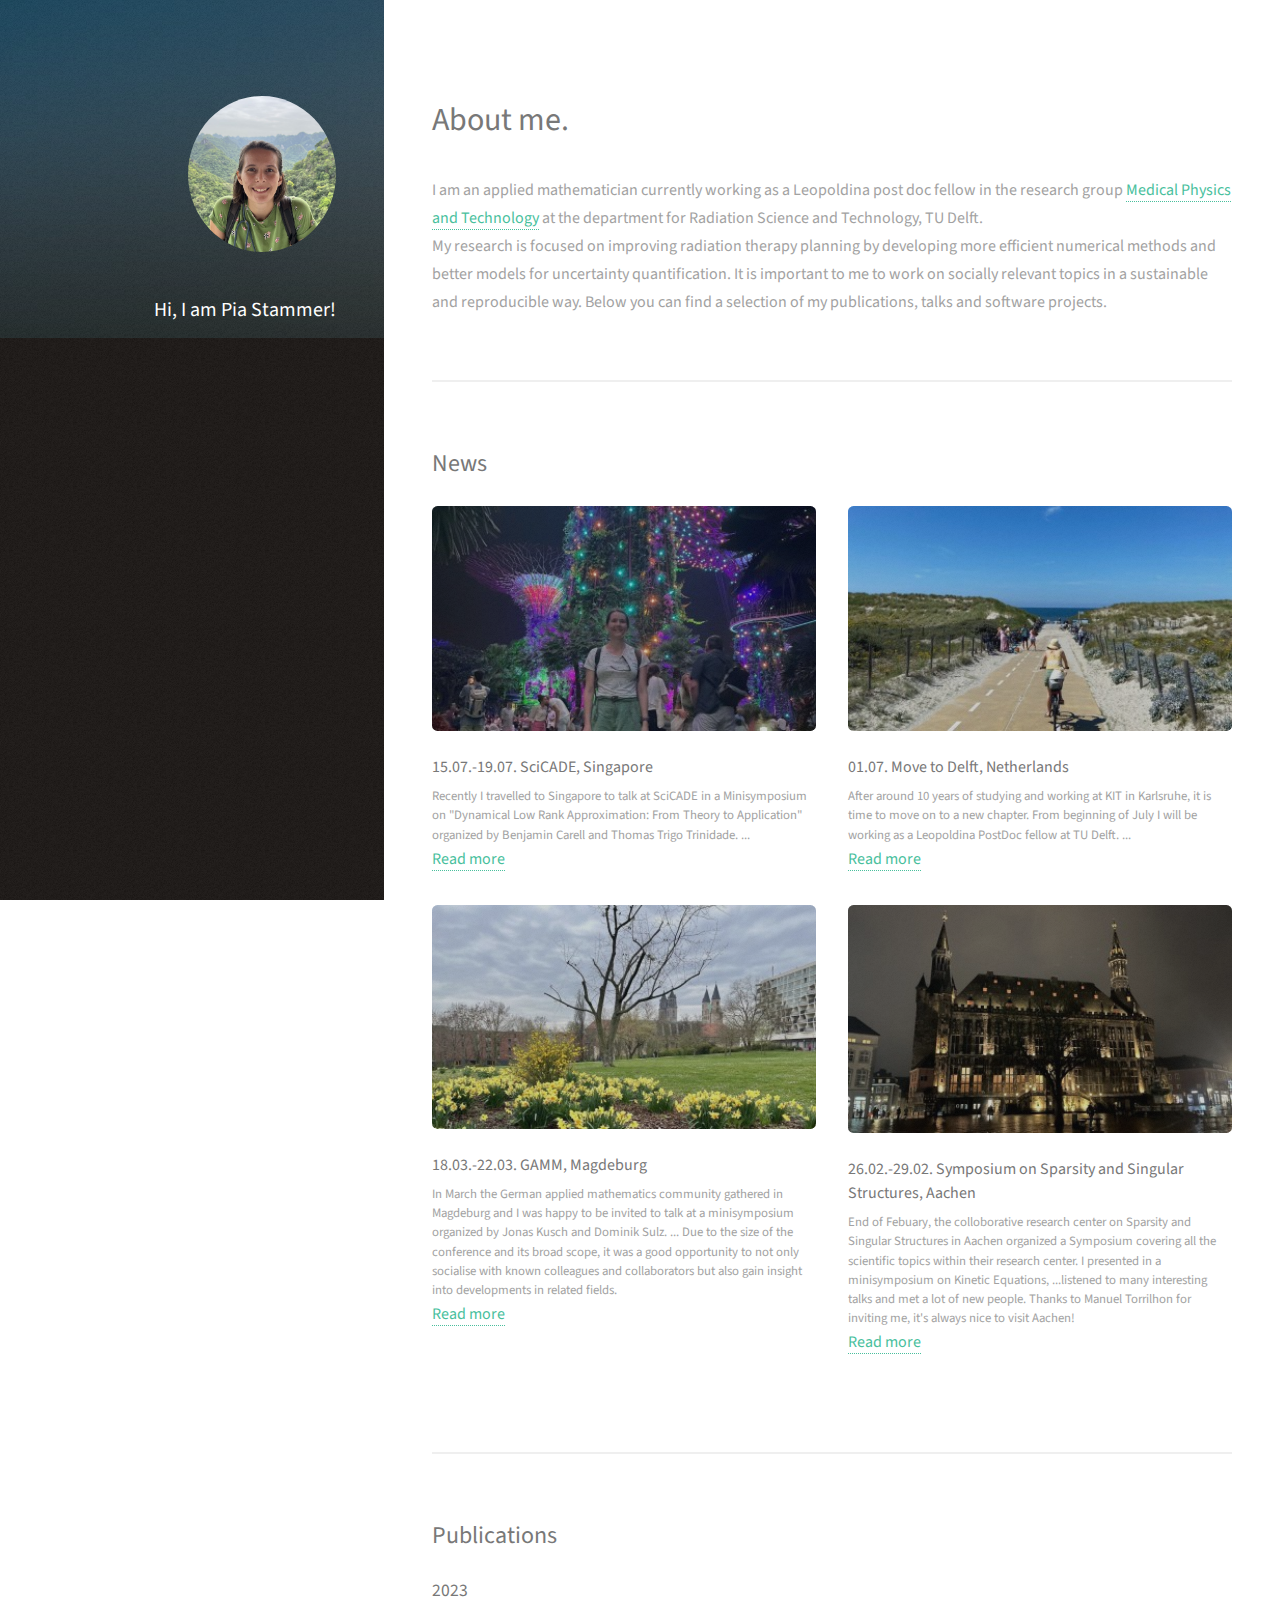
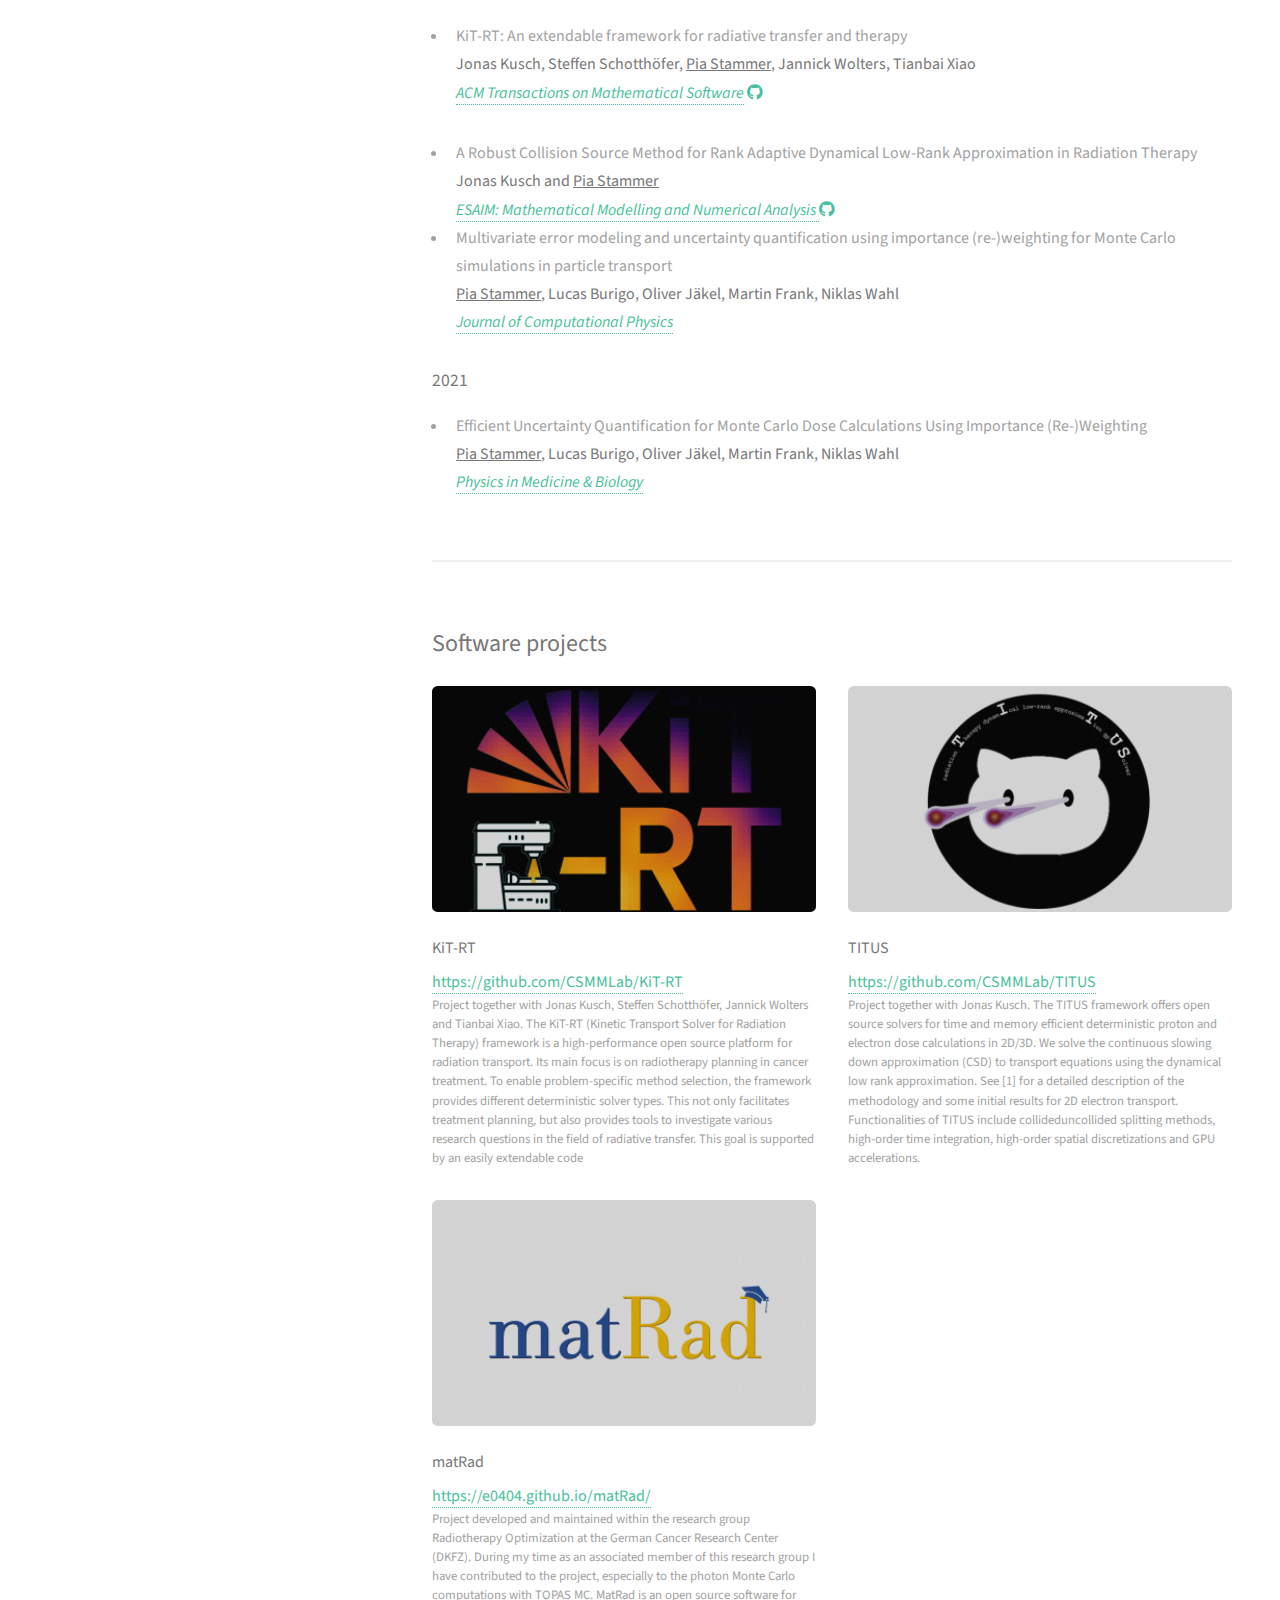
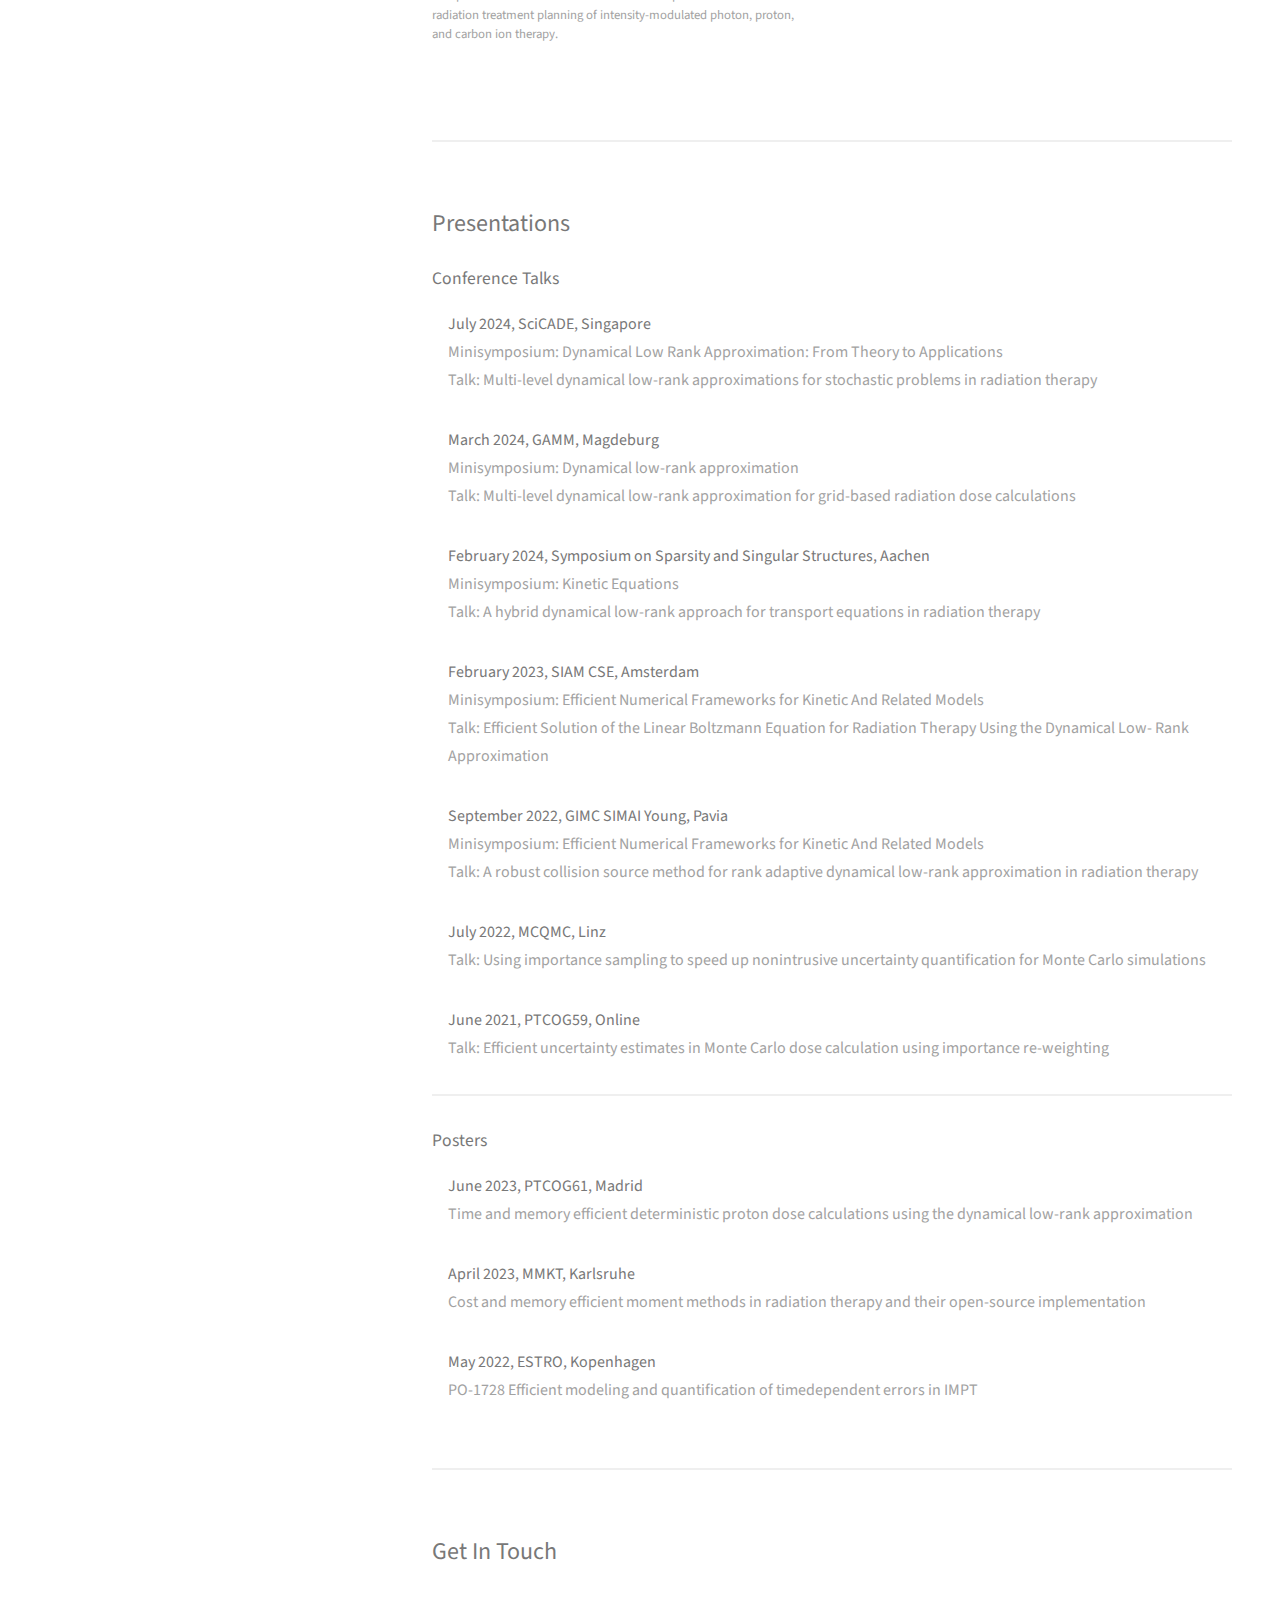
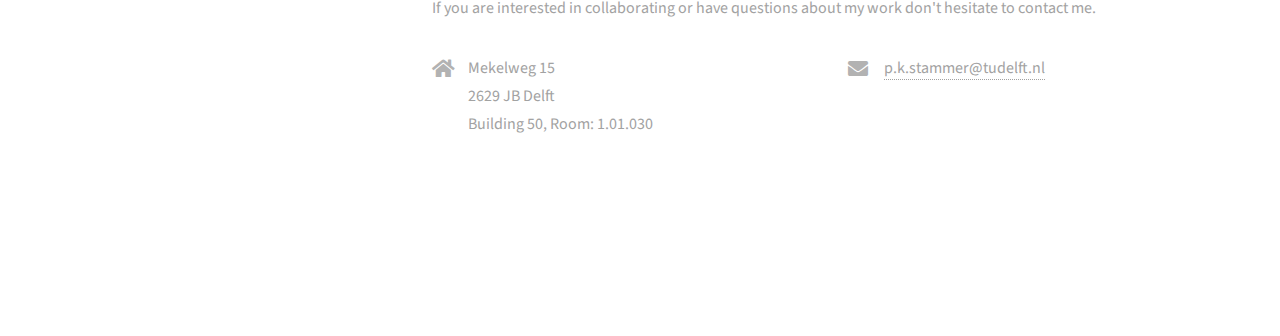
==== commit 2a1af4c0: "fixed problem with "read more"" ====
--- a/index.html
+++ b/index.html
@@ -60,16 +60,16 @@
 							<article class="col-6 col-12-xsmall work-item">
 								<a href="images/fulls/GAMM.jpg" class="image fit thumb"><img src="images/thumbs/GAMM.jpg" alt="View from the train and at poster session." /></a>
 								<h3> 18.03.-22.03. GAMM, Magdeburg </h3>
-								<p> In March the German applied mathematics community gathered in Magdeburg and I was happy to be invited to talk at a minisymposium organized by Jonas Kusch and Dominik Sulz. <span id="dots1">...</span><span id="more1"> Due to the size of the conference and its broad scope, it was a good opportunity to not only socialise with known colleagues and collaborators but also gain insight into developments in related fields. </span></p>
-								<a onclick="myFunction('1')" id="myBtn1">Read more</a>
+								<p> In March the German applied mathematics community gathered in Magdeburg and I was happy to be invited to talk at a minisymposium organized by Jonas Kusch and Dominik Sulz. <span id="dots3">...</span><span id="more3"> Due to the size of the conference and its broad scope, it was a good opportunity to not only socialise with known colleagues and collaborators but also gain insight into developments in related fields. </span></p>
+								<a onclick="myFunction('3')" id="myBtn3">Read more</a>
 							</article>
 							<article class="col-6 col-12-xsmall work-item">
 								<a href="images/fulls/SympAachen.jpg" class="image fit thumb"><img src="images/thumbs/SympAachen.jpg" alt="In front of the Rolex building at EPFL." /></a>
 								<h3>  26.02.-29.02. Symposium on Sparsity and Singular Structures, Aachen </h3>
 								<p>
-									End of Febuary, the colloborative research center on Sparsity and Singular Structures in Aachen organized a Symposium covering all the scientific topics within their research center. I presented in a minisymposium on Kinetic Equations,  <span id="dots2">...</span><span id="more2">listened to many interesting talks and met a lot of new people. Thanks to Manuel Torrilhon for inviting me, it's always nice to visit Aachen! </span>
+									End of Febuary, the colloborative research center on Sparsity and Singular Structures in Aachen organized a Symposium covering all the scientific topics within their research center. I presented in a minisymposium on Kinetic Equations,  <span id="dots4">...</span><span id="more4">listened to many interesting talks and met a lot of new people. Thanks to Manuel Torrilhon for inviting me, it's always nice to visit Aachen! </span>
 								</p>
-								<a onclick="myFunction('2')" id="myBtn2">Read more</a>
+								<a onclick="myFunction('4')" id="myBtn4">Read more</a>
 							</article>
 						</div>
 					</section>
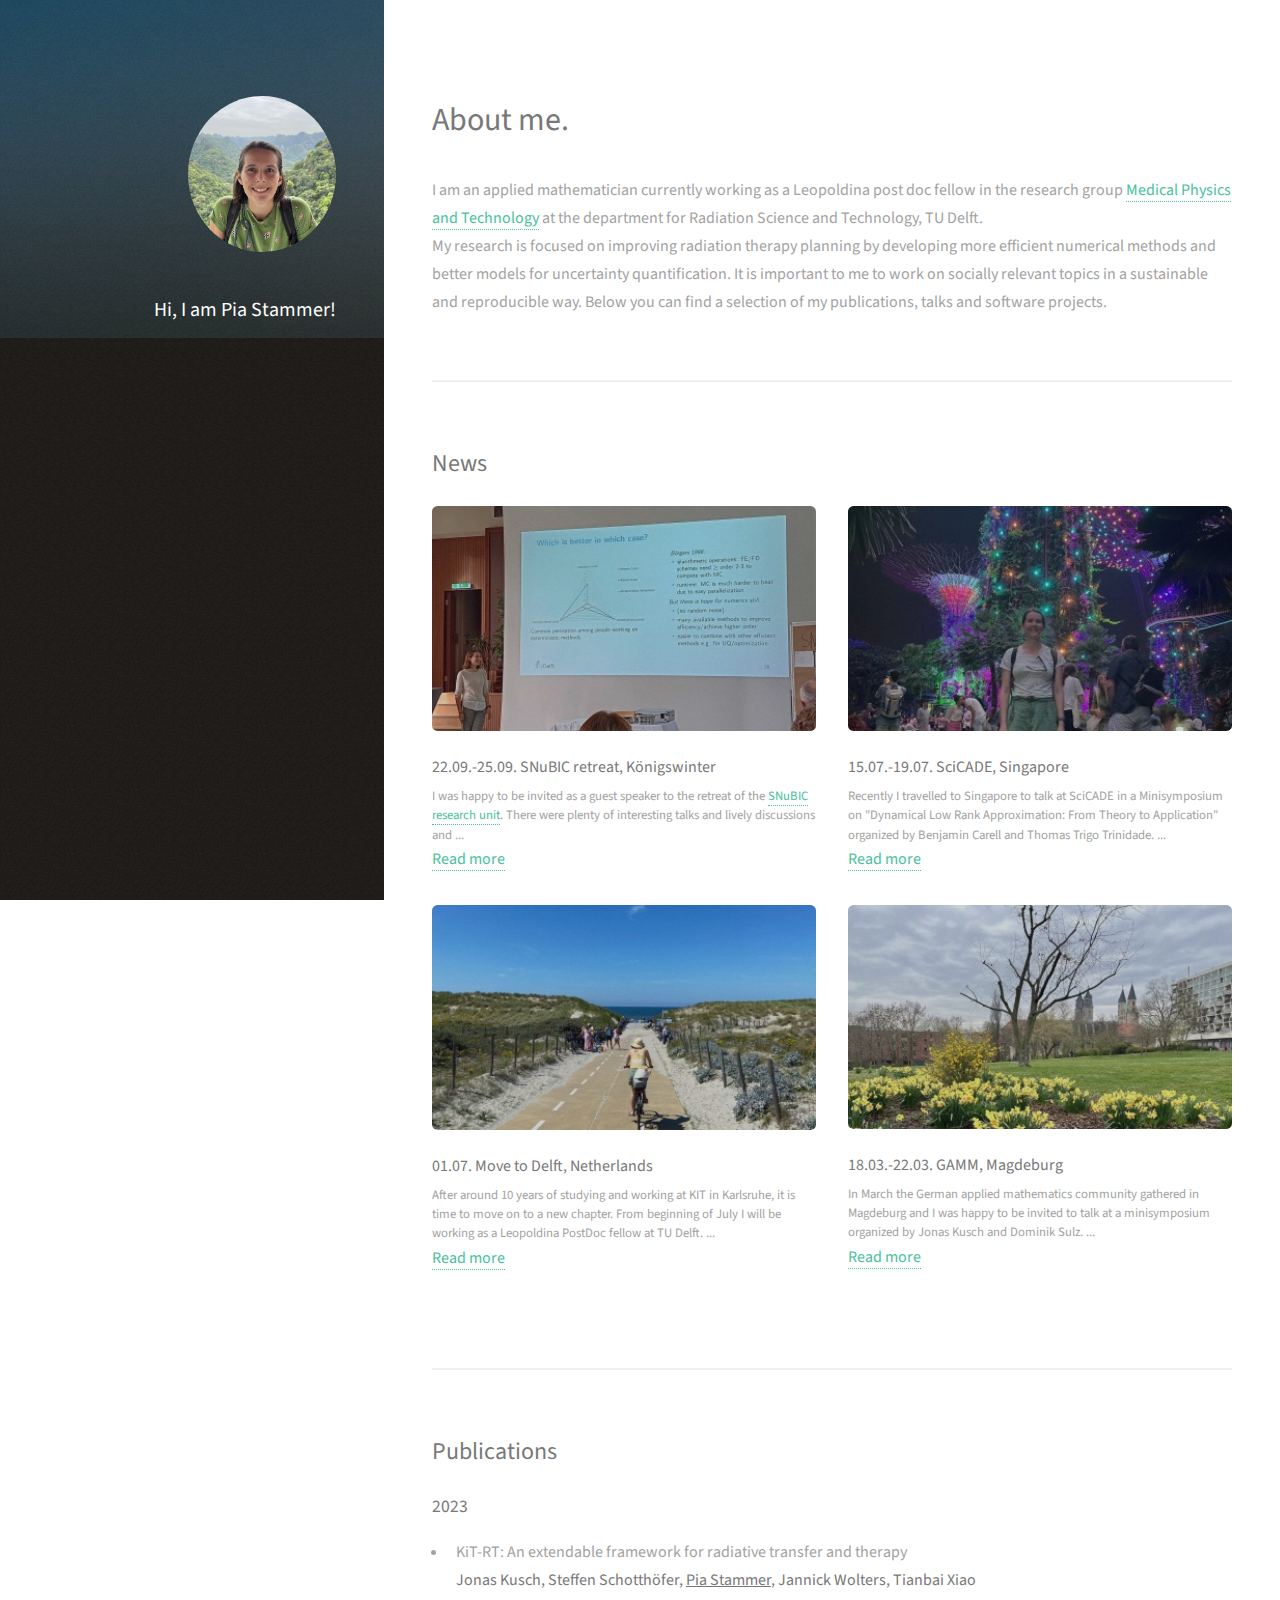
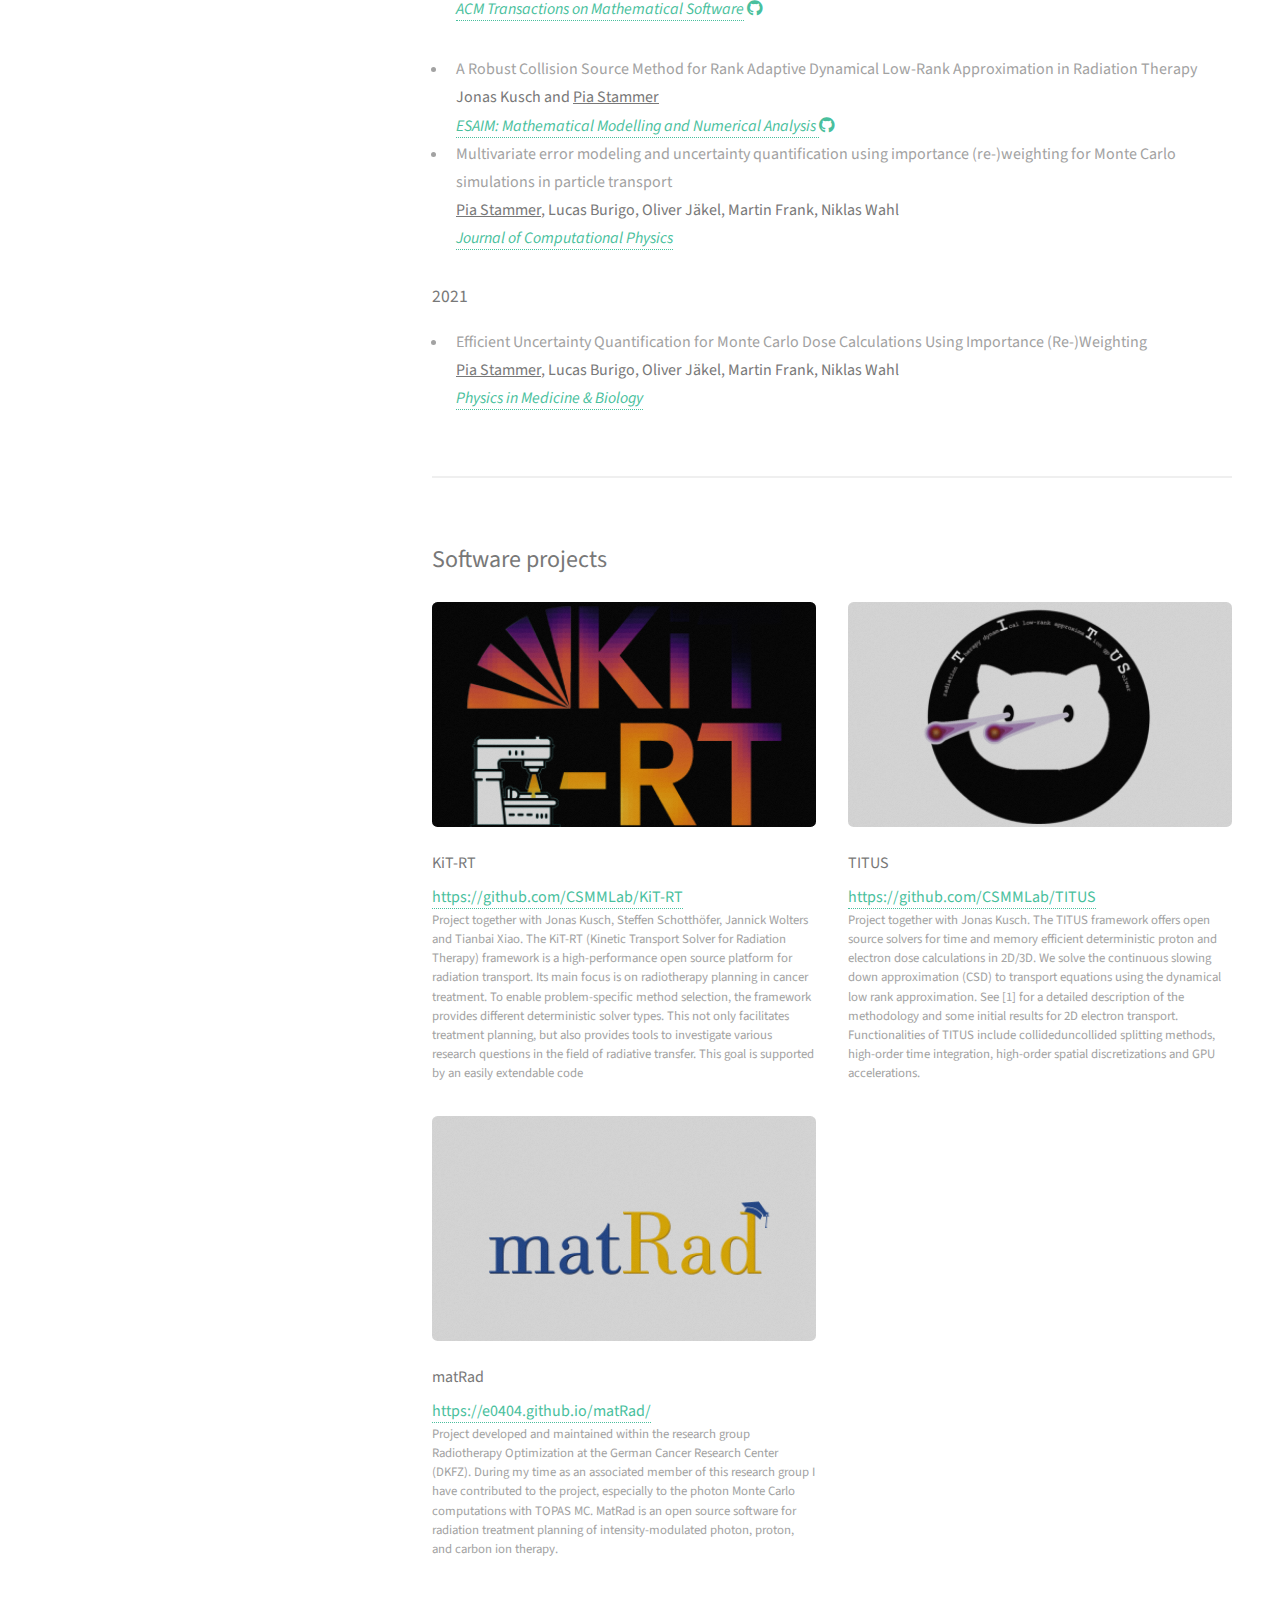
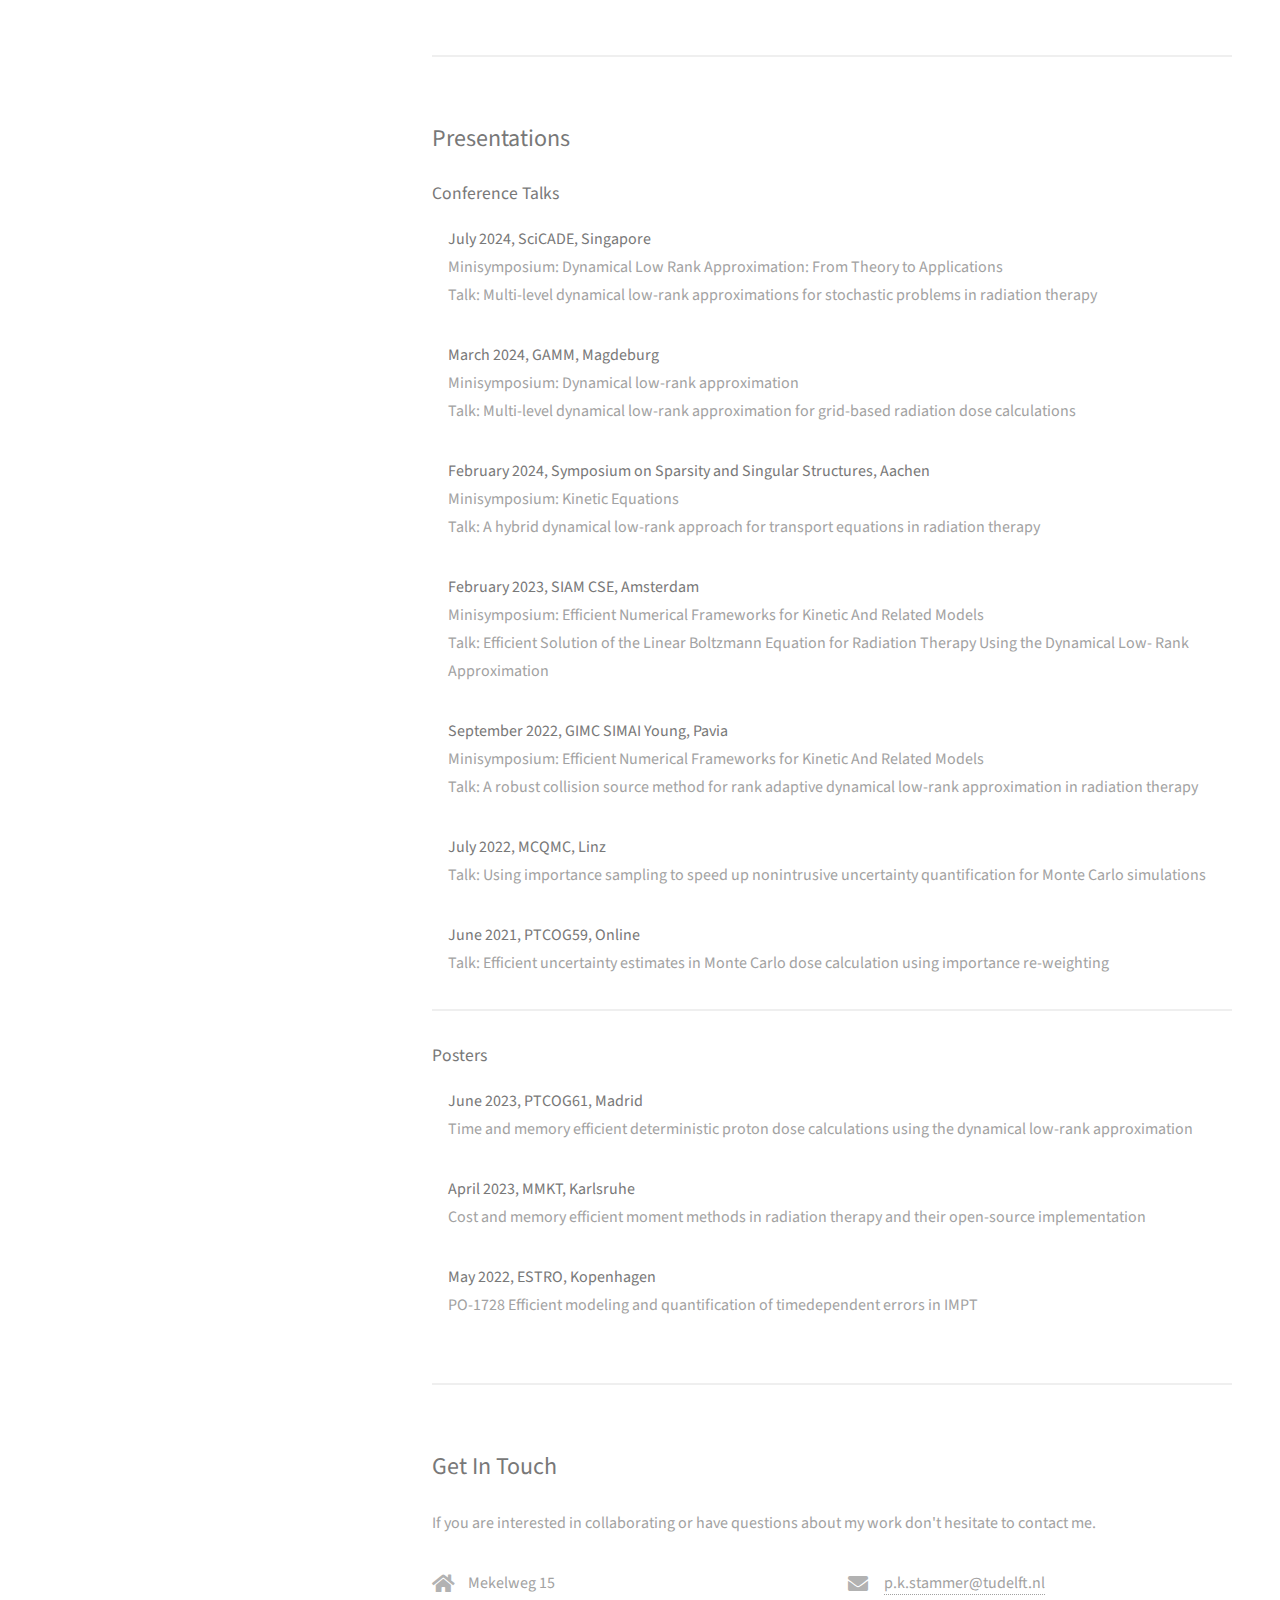
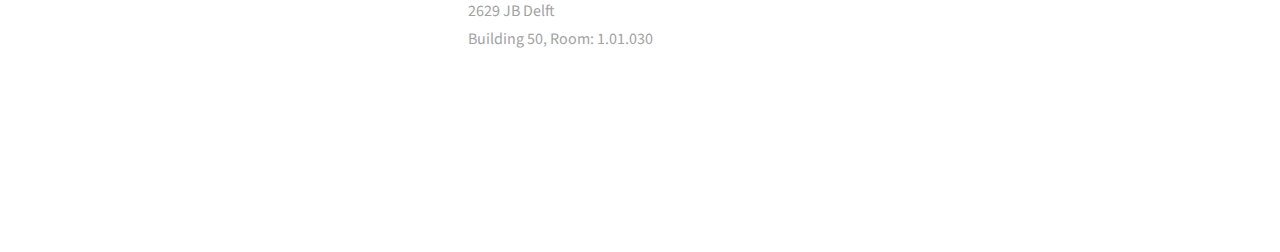
==== commit 89444721: "News update and fixed "read more" default setting" ====
--- a/index.html
+++ b/index.html
@@ -42,34 +42,46 @@
 						<h2>News</h2>
 						<div class="row">
 							<article class="col-6 col-12-xsmall work-item">
-								<a href="images/fulls/SciCADE.jpg" class="image fit thumb"><img src="images/thumbs/SciCADE.jpg" alt="View from the train and at poster session." /></a>
-								<h3> 15.07.-19.07. SciCADE, Singapore </h3>
-								<p> Recently I travelled to Singapore to talk at SciCADE in a Minisymposium on "Dynamical Low Rank Approximation: From Theory to Application" organized by Benjamin Carell and Thomas Trigo Trinidade. <span id="dots1">...</span><span id="more1"> Overall a very nice conference with a lot of interesting talks and discussions. I was happy to encounter many familiar faces, meet new people and see the field of DLRA grow further. Discovering the city and surroundings with old and new friends was a added bonus. </span></p>
-								<a onclick="myFunction('1')" id="myBtn1">Read more</a>
+								<a href="images/fulls/SNuBIC.jpg" class="image fit thumb"><img src="images/thumbs/SNuBIC.jpg" alt="Me during the discussion after my talk." /></a>
+								<h3> 22.09.-25.09. SNuBIC retreat, Königswinter </h3>
+								<p> 
+									I was happy to be invited as a guest speaker to the retreat of the <a href="https://www.snubic.io/">SNuBIC research unit</a>. There were plenty of interesting talks and lively discussions and 
+									<span id="dots4">...</span>
+									<span id="more4" style="display:none;">it was especially nice to have some more time to chat to old and new aquaintances than usually possible at bigger conferences.</span>
+								</p>
+								<a onclick="myFunction('4')" id="myBtn4">Read more</a>
 							</article>
 							<article class="col-6 col-12-xsmall work-item">
-								<a href="images/fulls/NL1.jpg" class="image fit thumb"><img src="images/thumbs/NL1.jpg" alt="In front of the Rolex building at EPFL." /></a>
-								<h3>  01.07. Move to Delft, Netherlands </h3>
-								<p>
-									After around 10 years of studying and working at KIT in Karlsruhe, it is time to move on to a new chapter. From beginning of July I will be working as a Leopoldina PostDoc fellow at TU Delft. <span id="dots2">...</span><span id="more2"> The project on DLRA for proton therapy planning will be supported by the local host Danny Lathouwers and I am very much looking forward to bringing some mathematical theory into application during my time here. </span>
+								<a href="images/fulls/SciCADE.jpg" class="image fit thumb"><img src="images/thumbs/SciCADE.jpg" alt="Me at Gardens by the bay." /></a>
+								<h3> 15.07.-19.07. SciCADE, Singapore </h3>
+								<p> 
+									Recently I travelled to Singapore to talk at SciCADE in a Minisymposium on "Dynamical Low Rank Approximation: From Theory to Application" organized by Benjamin Carell and Thomas Trigo Trinidade. 
+									<span id="dots1">...</span>
+									<span id="more1" style="display:none;">Overall a very nice conference with a lot of interesting talks and discussions. I was happy to encounter many familiar faces, meet new people and see the field of DLRA grow further. Discovering the city and surroundings with old and new friends was a added bonus.</span>
 								</p>
-								<a onclick="myFunction('2')" id="myBtn2">Read more</a>
+								<a onclick="myFunction('1')" id="myBtn1">Read more</a>
 							</article>
 						</div>
 						<div class="row">
 							<article class="col-6 col-12-xsmall work-item">
-								<a href="images/fulls/GAMM.jpg" class="image fit thumb"><img src="images/thumbs/GAMM.jpg" alt="View from the train and at poster session." /></a>
-								<h3> 18.03.-22.03. GAMM, Magdeburg </h3>
-								<p> In March the German applied mathematics community gathered in Magdeburg and I was happy to be invited to talk at a minisymposium organized by Jonas Kusch and Dominik Sulz. <span id="dots3">...</span><span id="more3"> Due to the size of the conference and its broad scope, it was a good opportunity to not only socialise with known colleagues and collaborators but also gain insight into developments in related fields. </span></p>
-								<a onclick="myFunction('3')" id="myBtn3">Read more</a>
+								<a href="images/fulls/NL1.jpg" class="image fit thumb"><img src="images/thumbs/NL1.jpg" alt="Cycling towards the sea." /></a>
+								<h3>  01.07. Move to Delft, Netherlands </h3>
+								<p>
+									After around 10 years of studying and working at KIT in Karlsruhe, it is time to move on to a new chapter. From beginning of July I will be working as a Leopoldina PostDoc fellow at TU Delft. 
+									<span id="dots2">...</span>
+									<span id="more2" style="display:none;">The project on DLRA for proton therapy planning will be supported by the local host Danny Lathouwers and I am very much looking forward to bringing some mathematical theory into application during my time here.</span>
+								</p>
+								<a onclick="myFunction('2')" id="myBtn2">Read more</a>
 							</article>
 							<article class="col-6 col-12-xsmall work-item">
-								<a href="images/fulls/SympAachen.jpg" class="image fit thumb"><img src="images/thumbs/SympAachen.jpg" alt="In front of the Rolex building at EPFL." /></a>
-								<h3>  26.02.-29.02. Symposium on Sparsity and Singular Structures, Aachen </h3>
-								<p>
-									End of Febuary, the colloborative research center on Sparsity and Singular Structures in Aachen organized a Symposium covering all the scientific topics within their research center. I presented in a minisymposium on Kinetic Equations,  <span id="dots4">...</span><span id="more4">listened to many interesting talks and met a lot of new people. Thanks to Manuel Torrilhon for inviting me, it's always nice to visit Aachen! </span>
+								<a href="images/fulls/GAMM.jpg" class="image fit thumb"><img src="images/thumbs/GAMM.jpg" alt="View of the Magdeburger Dom." /></a>
+								<h3> 18.03.-22.03. GAMM, Magdeburg </h3>
+								<p> 
+									In March the German applied mathematics community gathered in Magdeburg and I was happy to be invited to talk at a minisymposium organized by Jonas Kusch and Dominik Sulz. 
+									<span id="dots3">...</span>
+									<span id="more3" style="display:none;">Due to the size of the conference and its broad scope, it was a good opportunity to not only socialise with known colleagues and collaborators but also gain insight into developments in related fields.</span>
 								</p>
-								<a onclick="myFunction('4')" id="myBtn4">Read more</a>
+								<a onclick="myFunction('3')" id="myBtn3">Read more</a>
 							</article>
 						</div>
 					</section>
@@ -572,13 +584,11 @@
 			<footer id="footer">
 				<div class="inner">
 					<ul class="icons">
-						<li><a href="#" class="icon brands fa-twitter"><span class="label">Twitter</span></a></li>
-						<li><a href="#" class="icon brands fa-github"><span class="label">Github</span></a></li>
-						<li><a href="#" class="icon brands fa-dribbble"><span class="label">Dribbble</span></a></li>
-						<li><a href="#" class="icon solid fa-envelope"><span class="label">Email</span></a></li>
+						<li><a href="https://github.com/piastammer" class="icon brands fa-github"><span class="label">Github</span></a></li>
+						<li><a href="mailto:p.k.stammer@tudelft.nl" class="icon solid fa-envelope"><span class="label">Email</span></a></li>
 					</ul>
 					<ul class="copyright">
-						<li>&copy; Untitled</li><li>Design: <a href="http://html5up.net">HTML5 UP</a></li>
+						<li>&copy; Pia Stammer </li><li>Design: <a href="http://html5up.net">HTML5 UP</a></li>
 					</ul>
 				</div>
 			</footer>
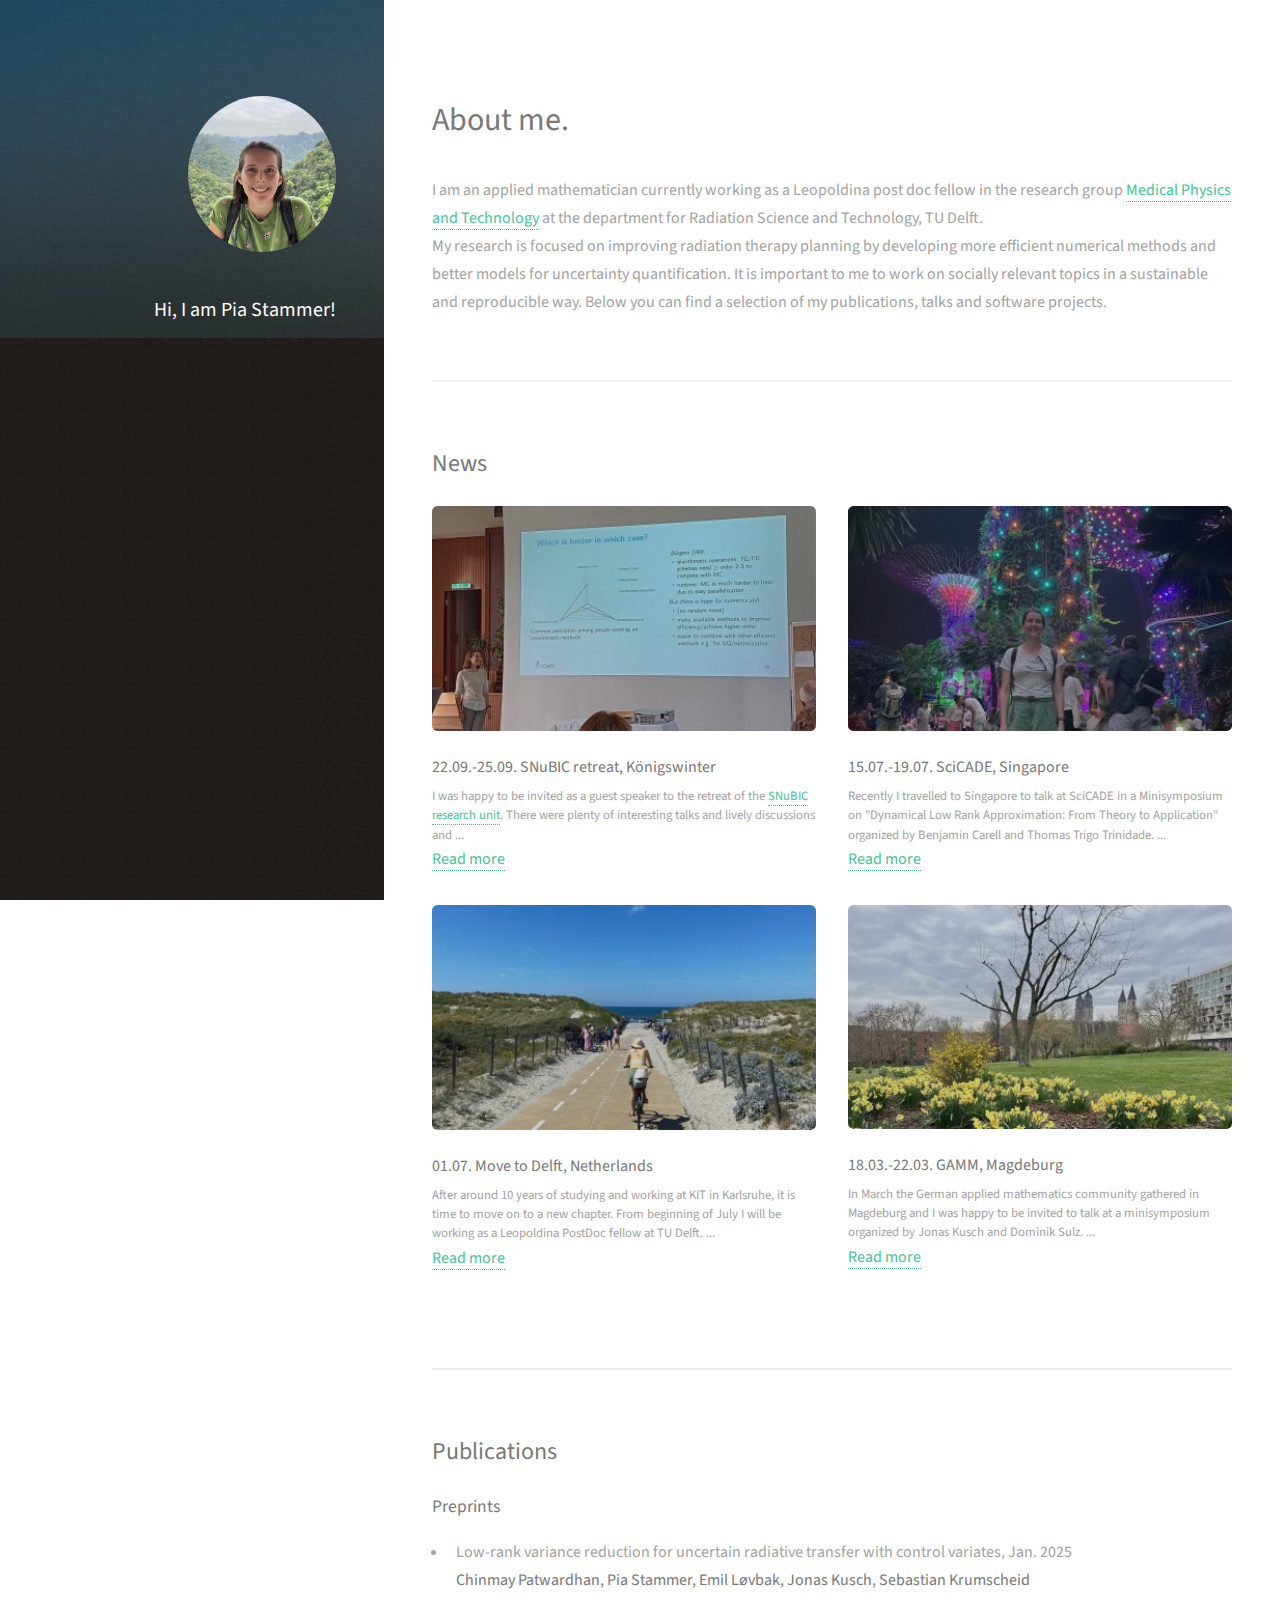
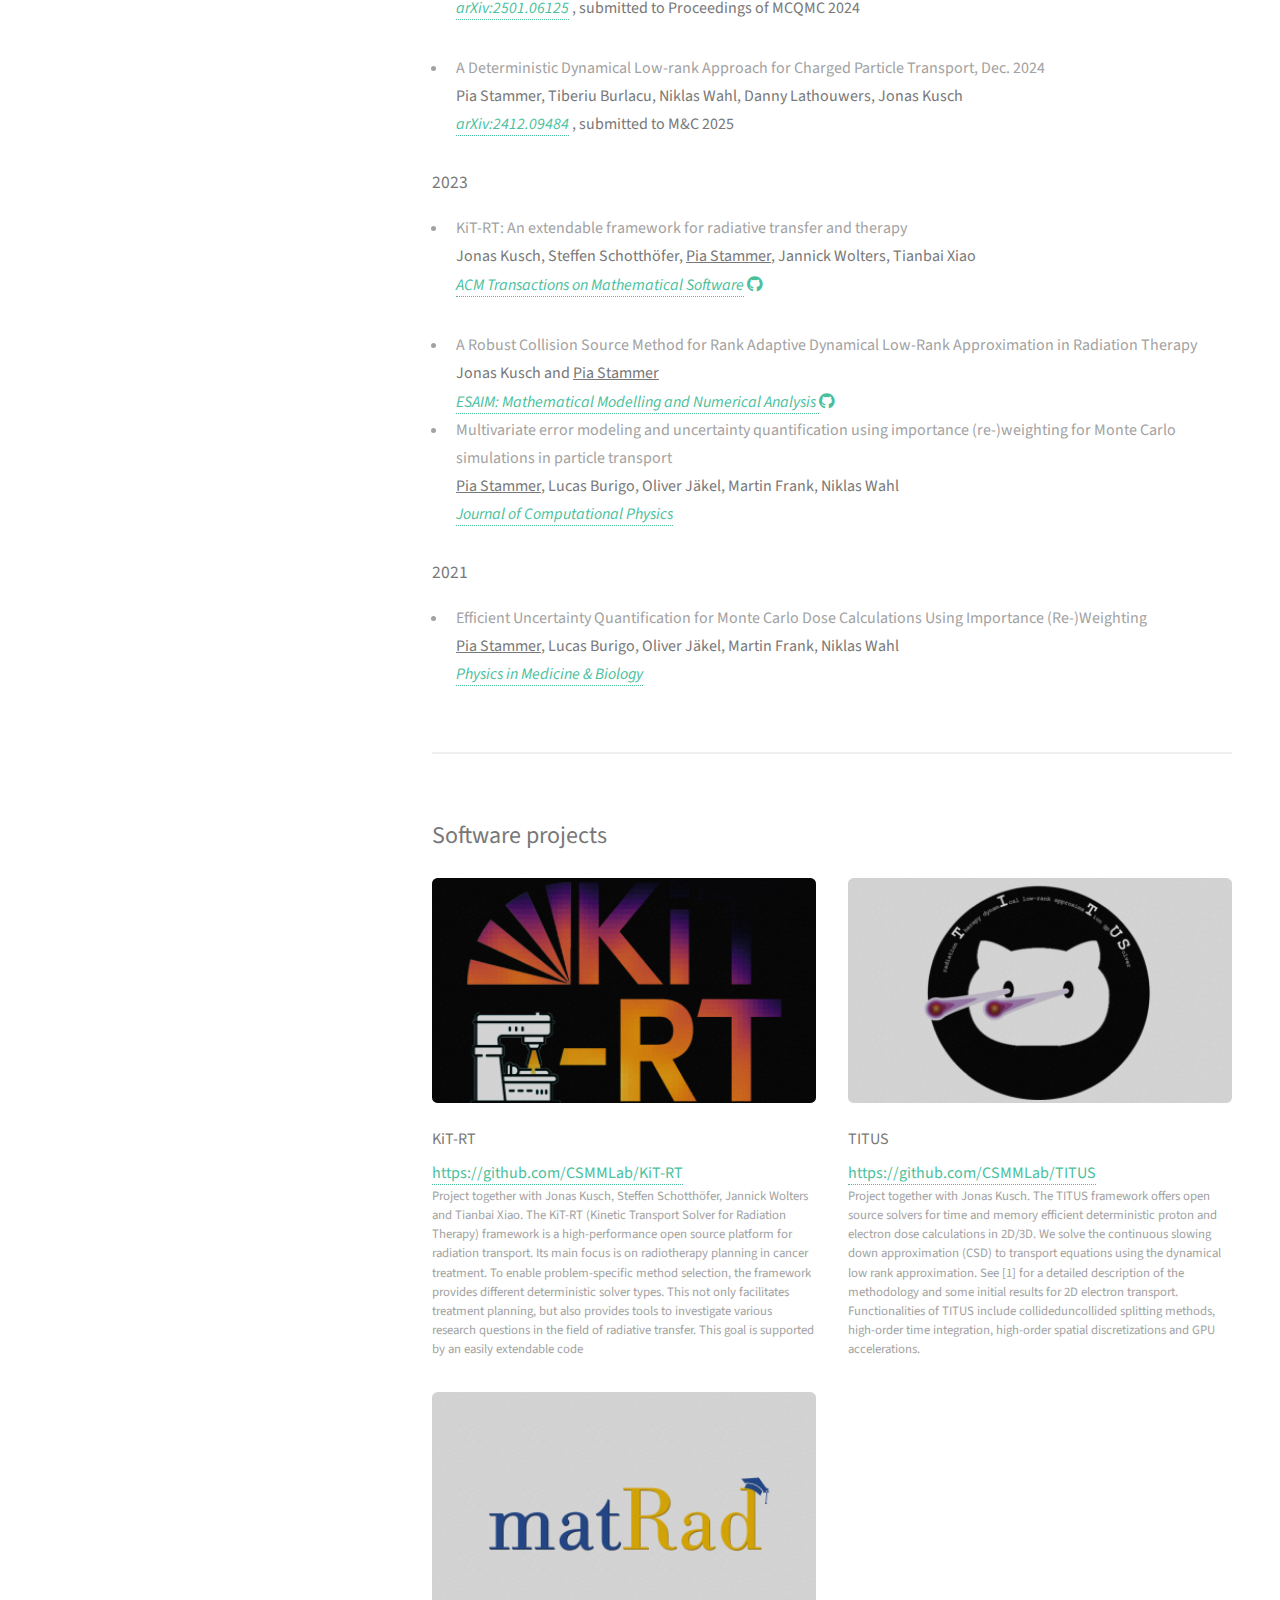
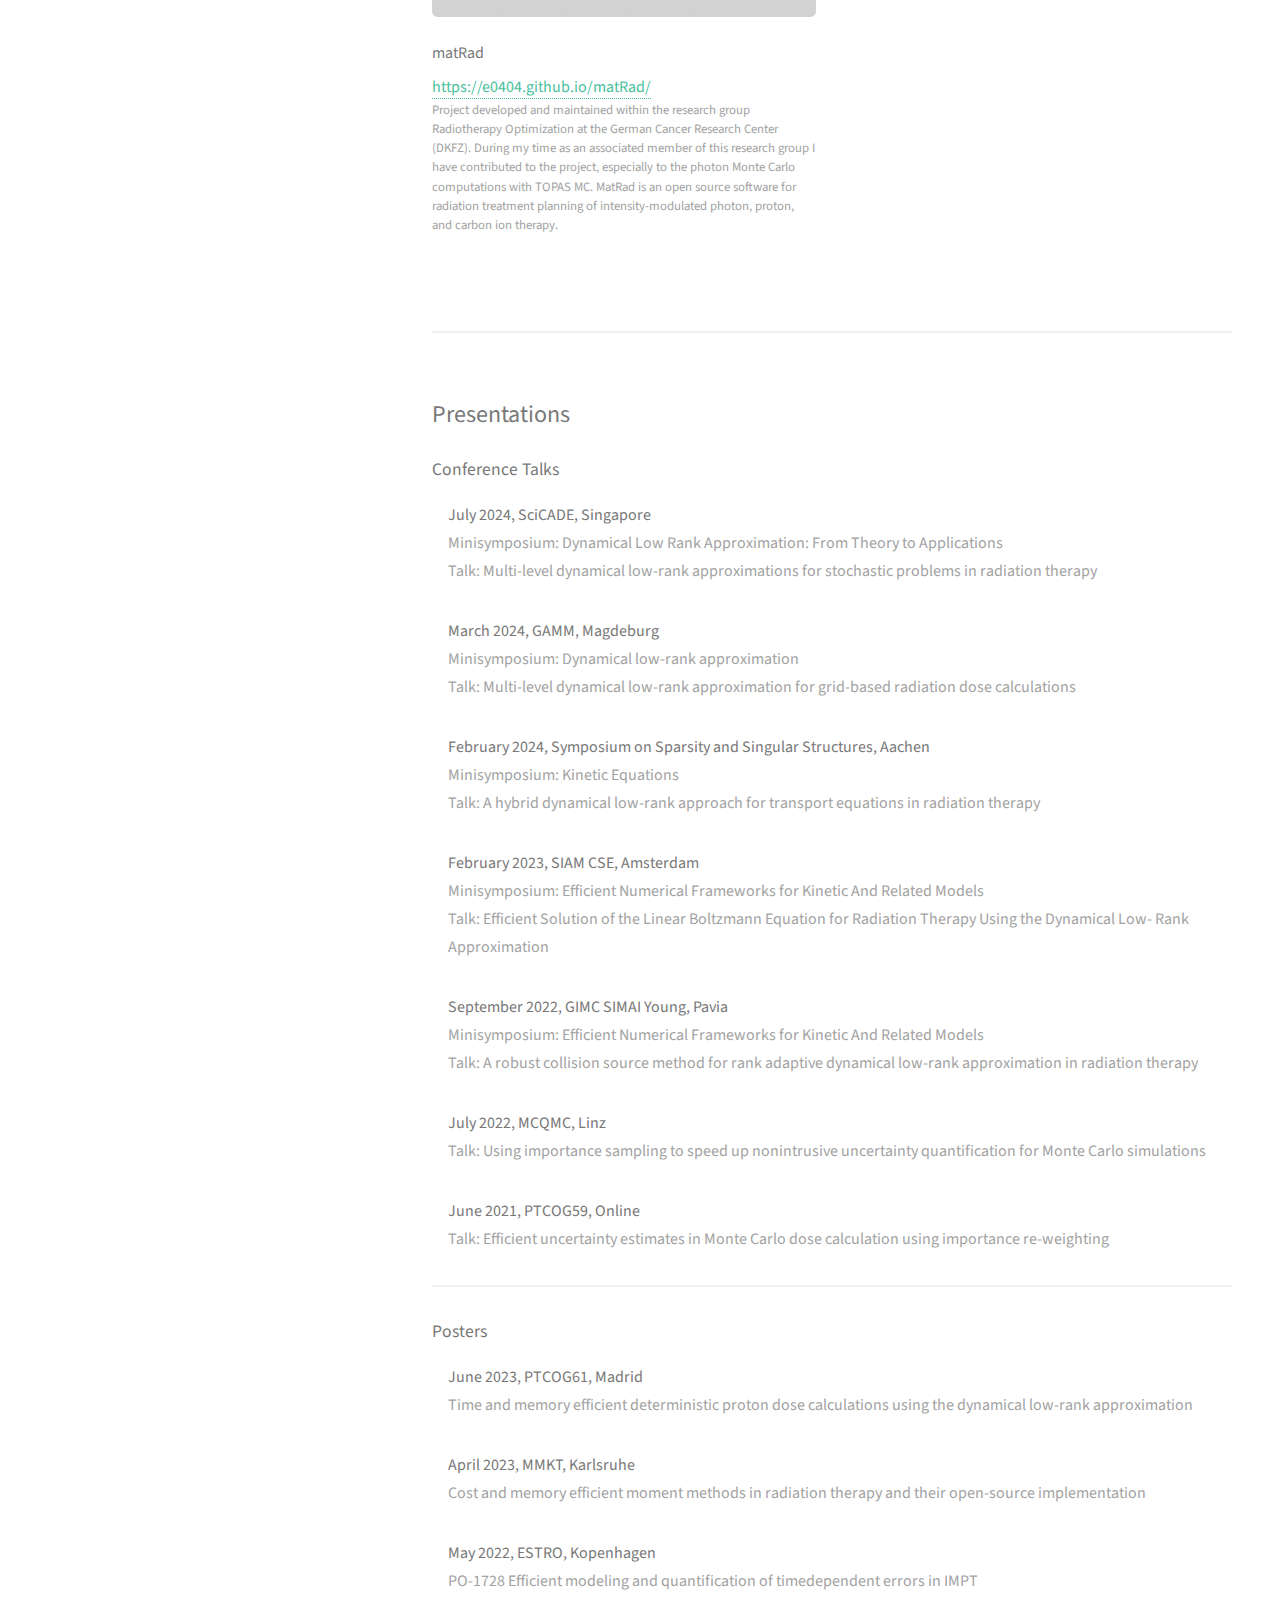
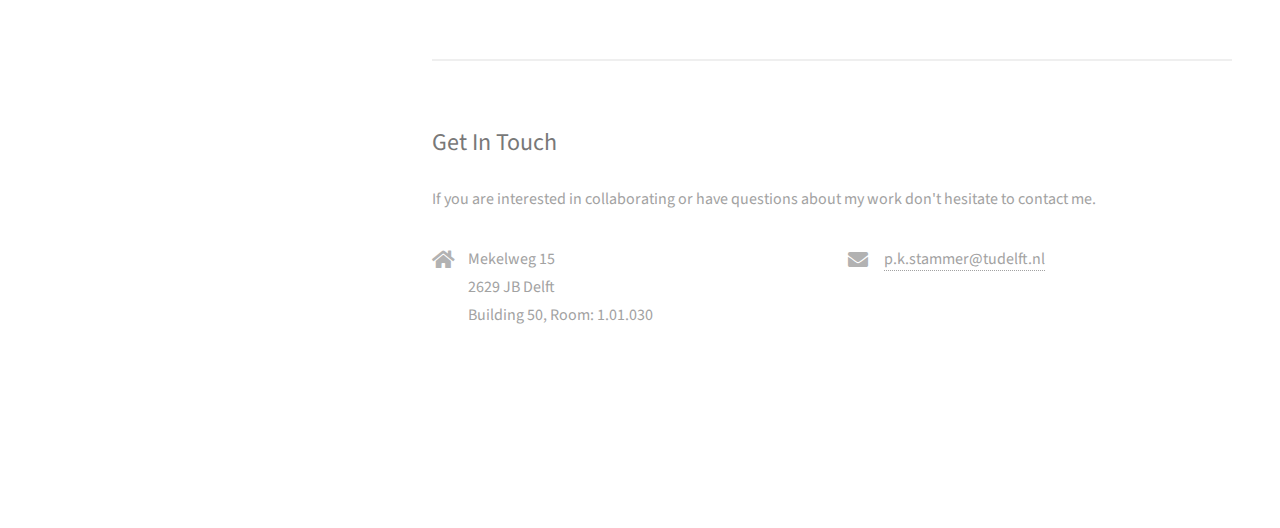
==== commit 3190f3a5: "update of publications" ====
--- a/index.html
+++ b/index.html
@@ -89,6 +89,23 @@
 					<!-- THREE-->
 					<section id="three">
 					<h2>Publications</h2>
+					<h4>Preprints</h4>
+					<ul>
+                        <li>Low-rank variance reduction for uncertain radiative transfer with control variates, Jan. 2025 <br/>
+                            <b>Chinmay Patwardhan, Pia Stammer, Emil Løvbak, Jonas Kusch, Sebastian Krumscheid
+                            </b><br/>
+                            <i><a href="arXiv:2501.06125">arXiv:2501.06125</a> </i>
+                            <b>, submitted to Proceedings of MCQMC 2024</b>
+                        </li>
+                    </ul>
+					<ul>
+                        <li>A Deterministic Dynamical Low-rank Approach for Charged Particle Transport, Dec. 2024 <br/>
+                            <b> Pia Stammer, Tiberiu Burlacu, Niklas Wahl, Danny Lathouwers, Jonas Kusch
+								</b><br/>
+								<i><a href="arXiv:2412.09484">arXiv:2412.09484</a></i>
+								<b>, submitted to M&C 2025</b>
+							</li>
+						</ul>
 					<h4>2023</h4>
 					<ul>
                         <li>KiT-RT: An extendable framework for radiative transfer and therapy<br/>
@@ -253,7 +270,7 @@
 								<ul class="labeled-icons">
 									<li>
 										<h3 class="icon solid fa-envelope"><span class="label">Email</span></h3>
-										<a href="mailto:pia.stammer@kit.edu">p.k.stammer@tudelft.nl</a>
+										<a href="mailto:p.k.stammer@tudelft.nl">p.k.stammer@tudelft.nl</a>
 									</li>
 								</ul>
 							</div>
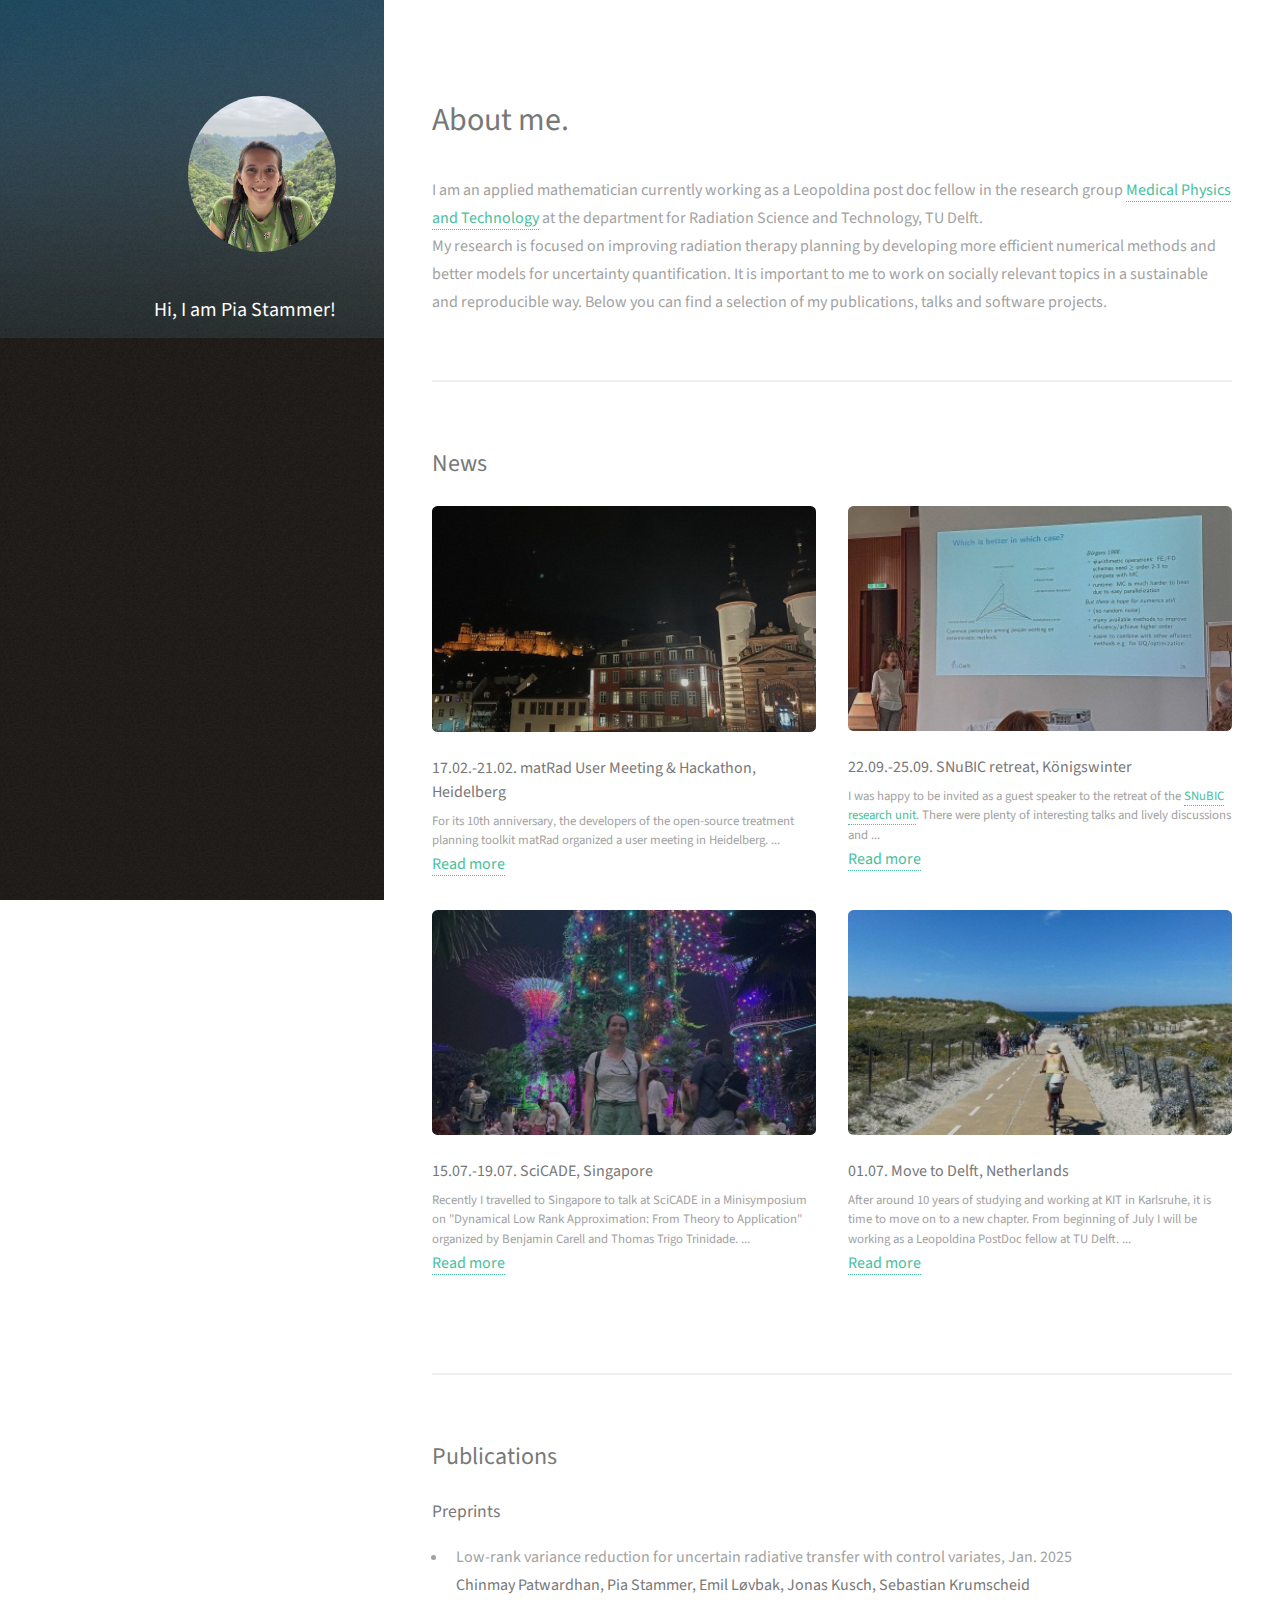
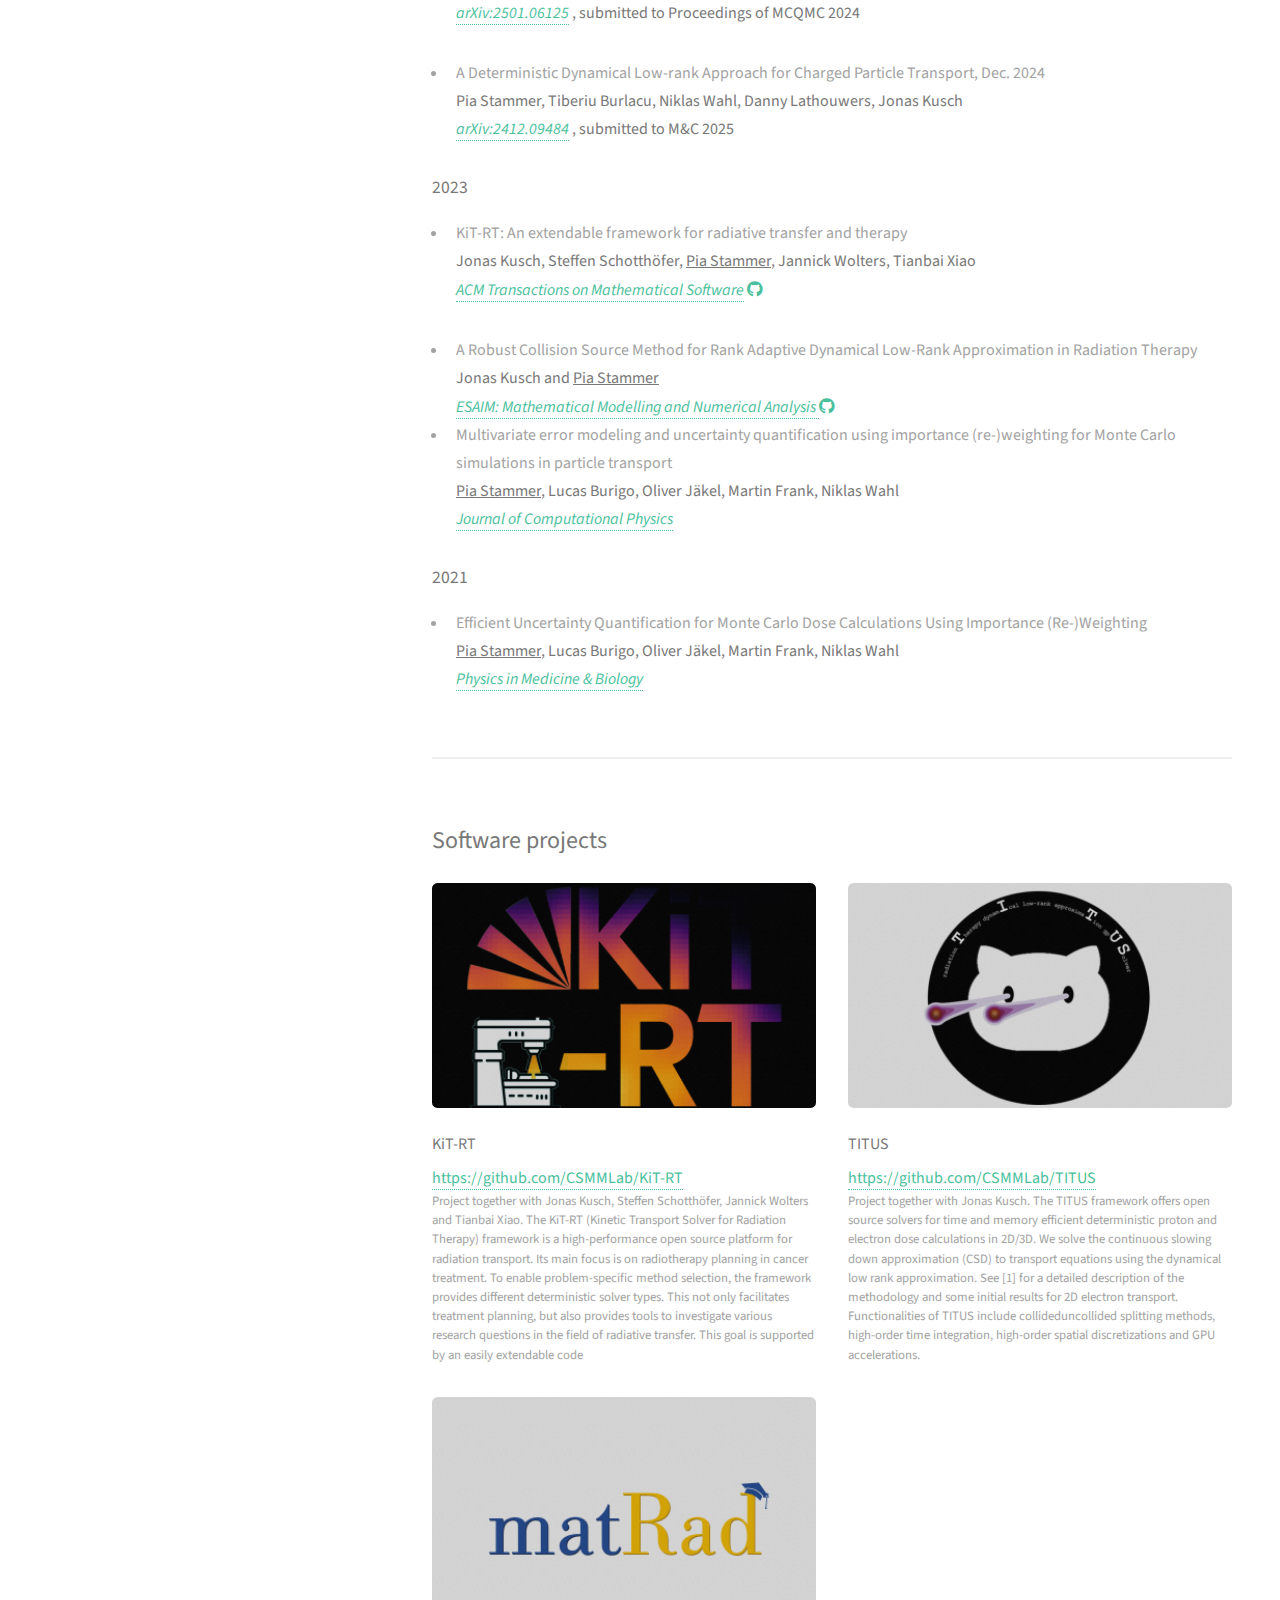
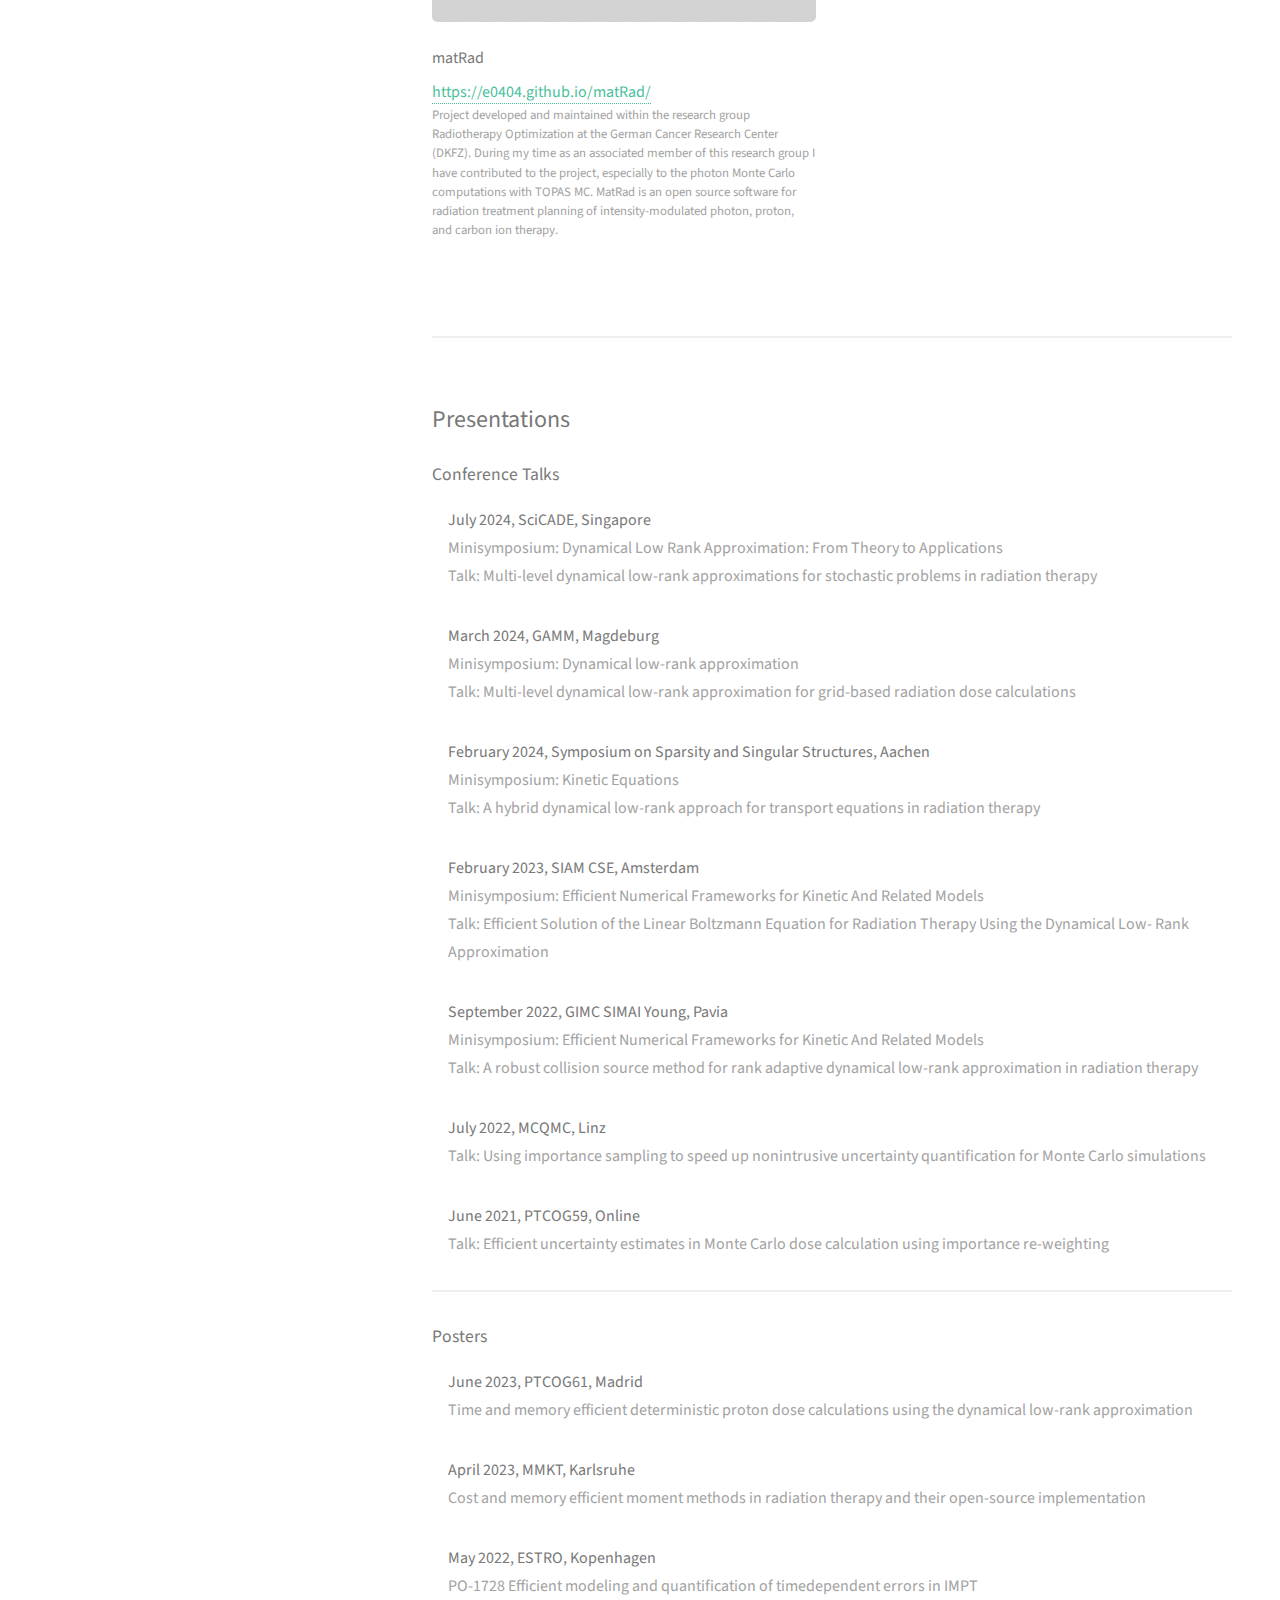
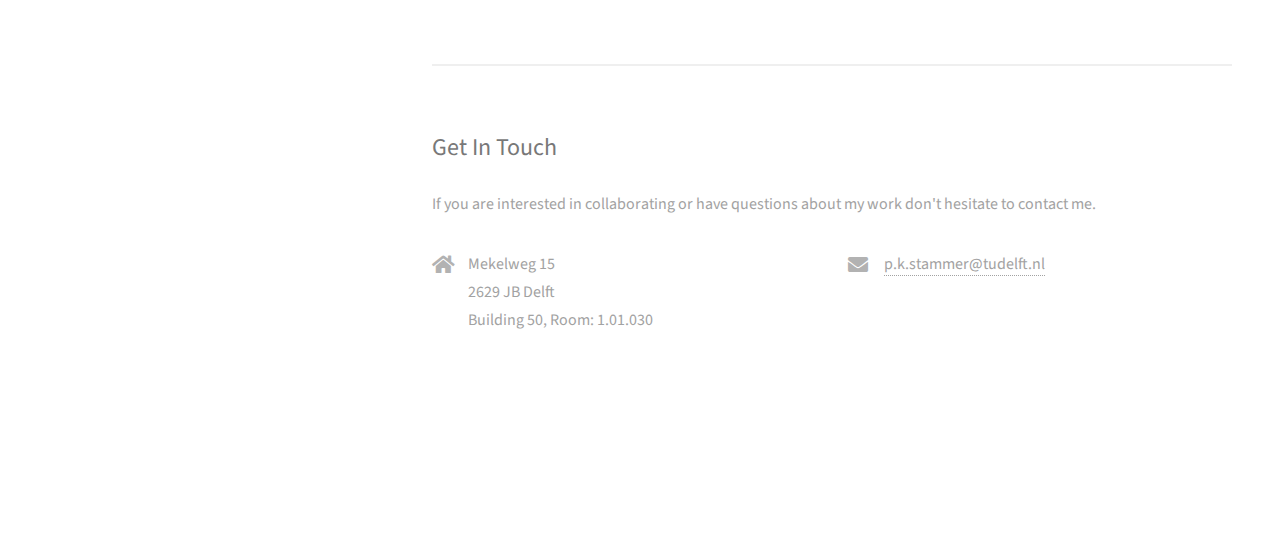
==== commit 0f87f35e: "added matRad user meeting to news" ====
--- a/index.html
+++ b/index.html
@@ -42,6 +42,16 @@
 						<h2>News</h2>
 						<div class="row">
 							<article class="col-6 col-12-xsmall work-item">
+								<a href="images/fulls/matRadWorkshop.jpg" class="image fit thumb"><img src="images/thumbs/matRadWorkshop.jpg" alt="View of the Magdeburger Dom." /></a>
+								<h3> 17.02.-21.02. matRad User Meeting & Hackathon, Heidelberg </h3>
+								<p> 
+									For its 10th anniversary, the developers of the open-source treatment planning toolkit matRad organized a user meeting in Heidelberg. 
+									<span id="dots3">...</span>
+									<span id="more3" style="display:none;">Despite currently not being a very active developer or user, I was happy to follow the invitation and visit my former colleagues at DKFZ. It was a great opportunity to get into touch with the community and chat with many computationally-minded researchers in radiation therapy. </span>
+								</p>
+								<a onclick="myFunction('3')" id="myBtn3">Read more</a>
+							</article>
+							<article class="col-6 col-12-xsmall work-item">
 								<a href="images/fulls/SNuBIC.jpg" class="image fit thumb"><img src="images/thumbs/SNuBIC.jpg" alt="Me during the discussion after my talk." /></a>
 								<h3> 22.09.-25.09. SNuBIC retreat, Königswinter </h3>
 								<p> 
@@ -51,6 +61,8 @@
 								</p>
 								<a onclick="myFunction('4')" id="myBtn4">Read more</a>
 							</article>
+						</div>
+						<div class="row">
 							<article class="col-6 col-12-xsmall work-item">
 								<a href="images/fulls/SciCADE.jpg" class="image fit thumb"><img src="images/thumbs/SciCADE.jpg" alt="Me at Gardens by the bay." /></a>
 								<h3> 15.07.-19.07. SciCADE, Singapore </h3>
@@ -61,8 +73,6 @@
 								</p>
 								<a onclick="myFunction('1')" id="myBtn1">Read more</a>
 							</article>
-						</div>
-						<div class="row">
 							<article class="col-6 col-12-xsmall work-item">
 								<a href="images/fulls/NL1.jpg" class="image fit thumb"><img src="images/thumbs/NL1.jpg" alt="Cycling towards the sea." /></a>
 								<h3>  01.07. Move to Delft, Netherlands </h3>
@@ -73,16 +83,6 @@
 								</p>
 								<a onclick="myFunction('2')" id="myBtn2">Read more</a>
 							</article>
-							<article class="col-6 col-12-xsmall work-item">
-								<a href="images/fulls/GAMM.jpg" class="image fit thumb"><img src="images/thumbs/GAMM.jpg" alt="View of the Magdeburger Dom." /></a>
-								<h3> 18.03.-22.03. GAMM, Magdeburg </h3>
-								<p> 
-									In March the German applied mathematics community gathered in Magdeburg and I was happy to be invited to talk at a minisymposium organized by Jonas Kusch and Dominik Sulz. 
-									<span id="dots3">...</span>
-									<span id="more3" style="display:none;">Due to the size of the conference and its broad scope, it was a good opportunity to not only socialise with known colleagues and collaborators but also gain insight into developments in related fields.</span>
-								</p>
-								<a onclick="myFunction('3')" id="myBtn3">Read more</a>
-							</article>
 						</div>
 					</section>
 
@@ -94,7 +94,8 @@
                         <li>Low-rank variance reduction for uncertain radiative transfer with control variates, Jan. 2025 <br/>
                             <b>Chinmay Patwardhan, Pia Stammer, Emil Løvbak, Jonas Kusch, Sebastian Krumscheid
                             </b><br/>
-                            <i><a href="arXiv:2501.06125">arXiv:2501.06125</a> </i>
+                            <i><a href=" 	
+								https://doi.org/10.48550/arXiv.2501.06125">arXiv:2501.06125</a> </i>
                             <b>, submitted to Proceedings of MCQMC 2024</b>
                         </li>
                     </ul>
@@ -102,7 +103,7 @@
                         <li>A Deterministic Dynamical Low-rank Approach for Charged Particle Transport, Dec. 2024 <br/>
                             <b> Pia Stammer, Tiberiu Burlacu, Niklas Wahl, Danny Lathouwers, Jonas Kusch
 								</b><br/>
-								<i><a href="arXiv:2412.09484">arXiv:2412.09484</a></i>
+								<i><a href="https://doi.org/10.48550/arXiv.2412.09484">arXiv:2412.09484</a></i>
 								<b>, submitted to M&C 2025</b>
 							</li>
 						</ul>
